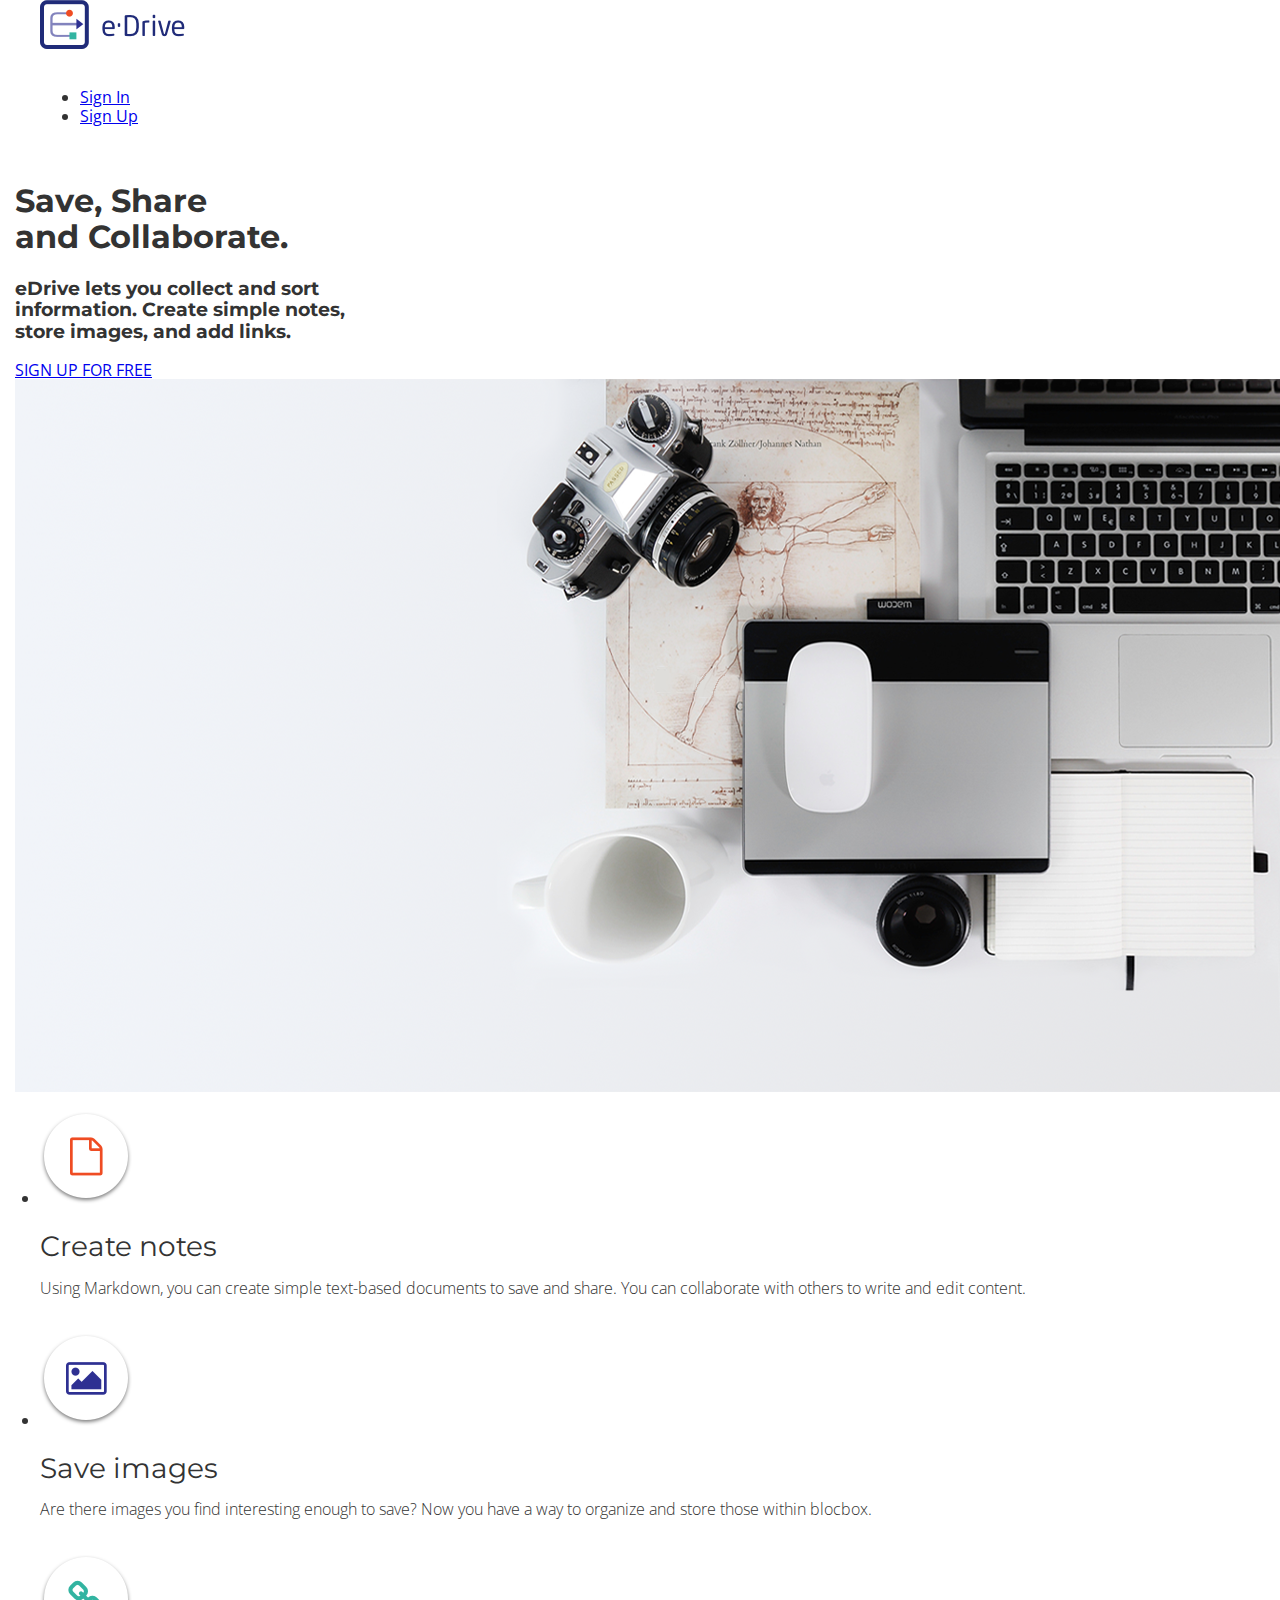
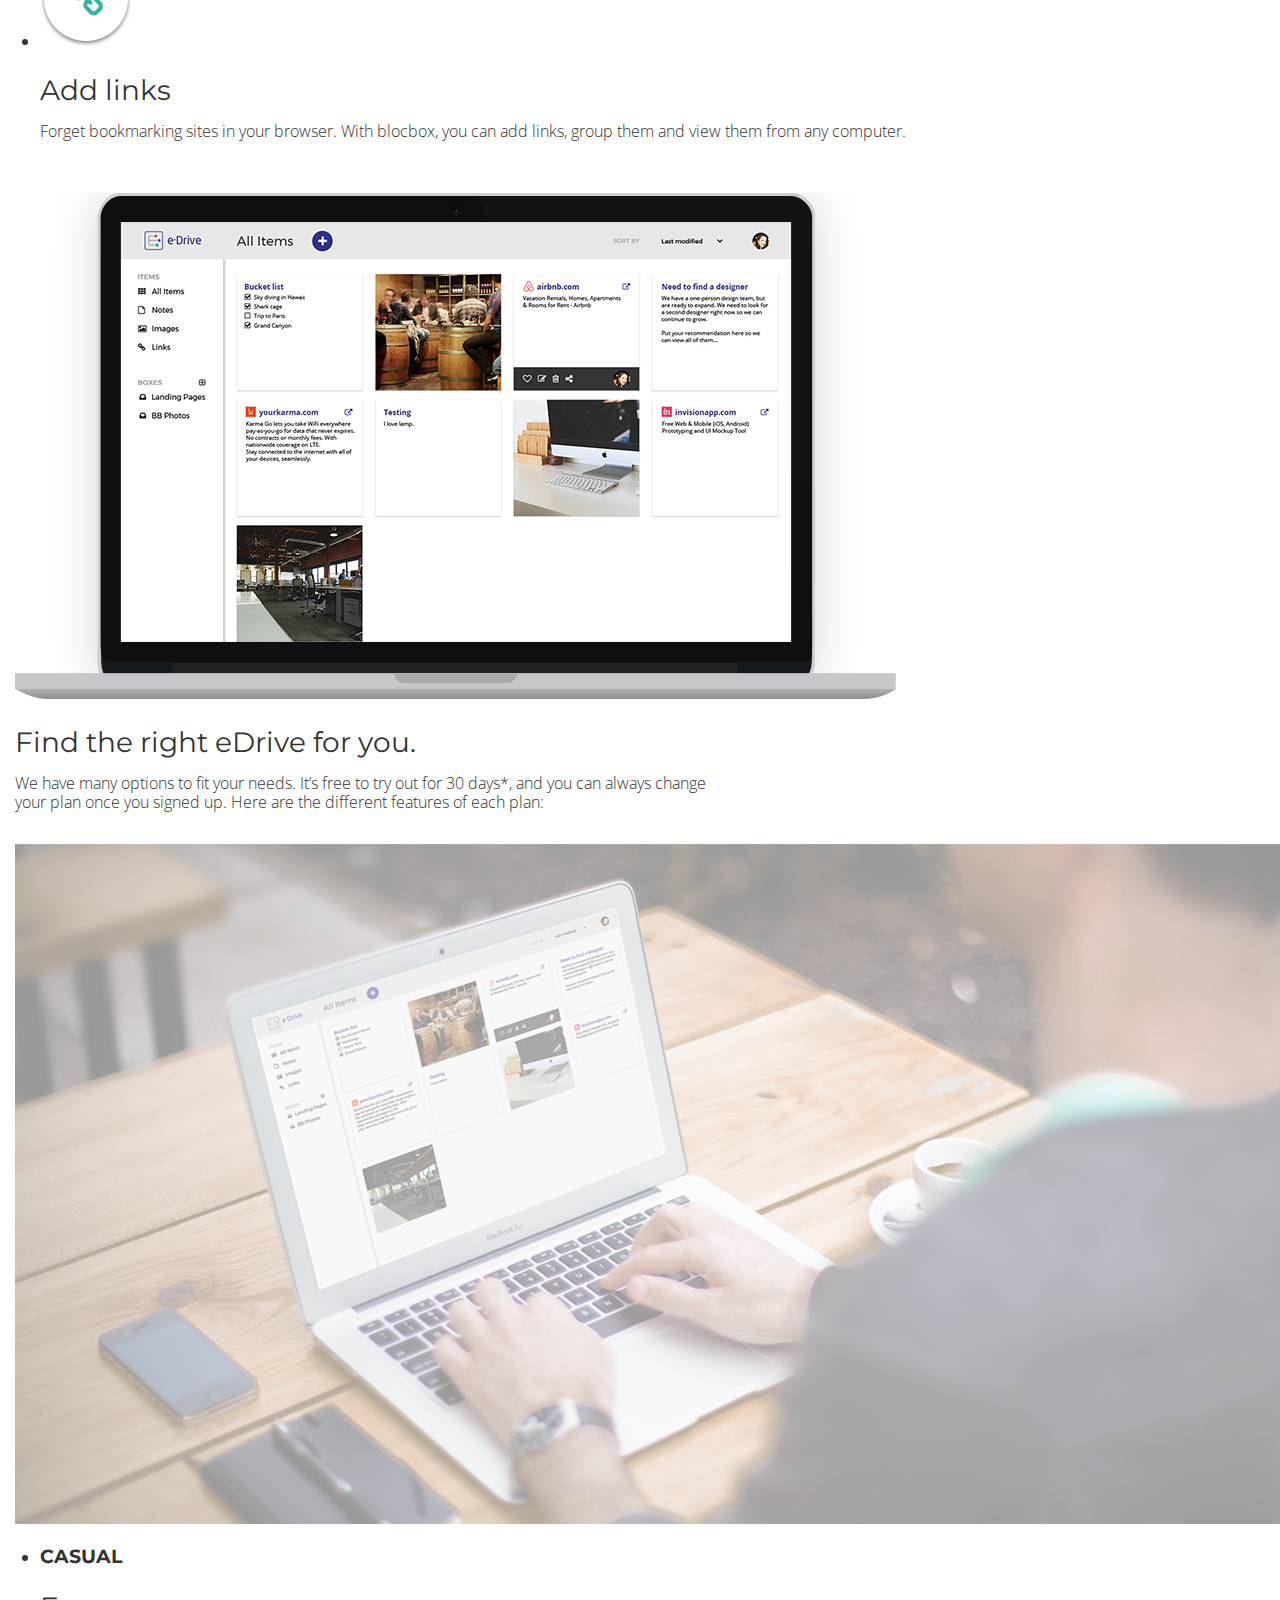
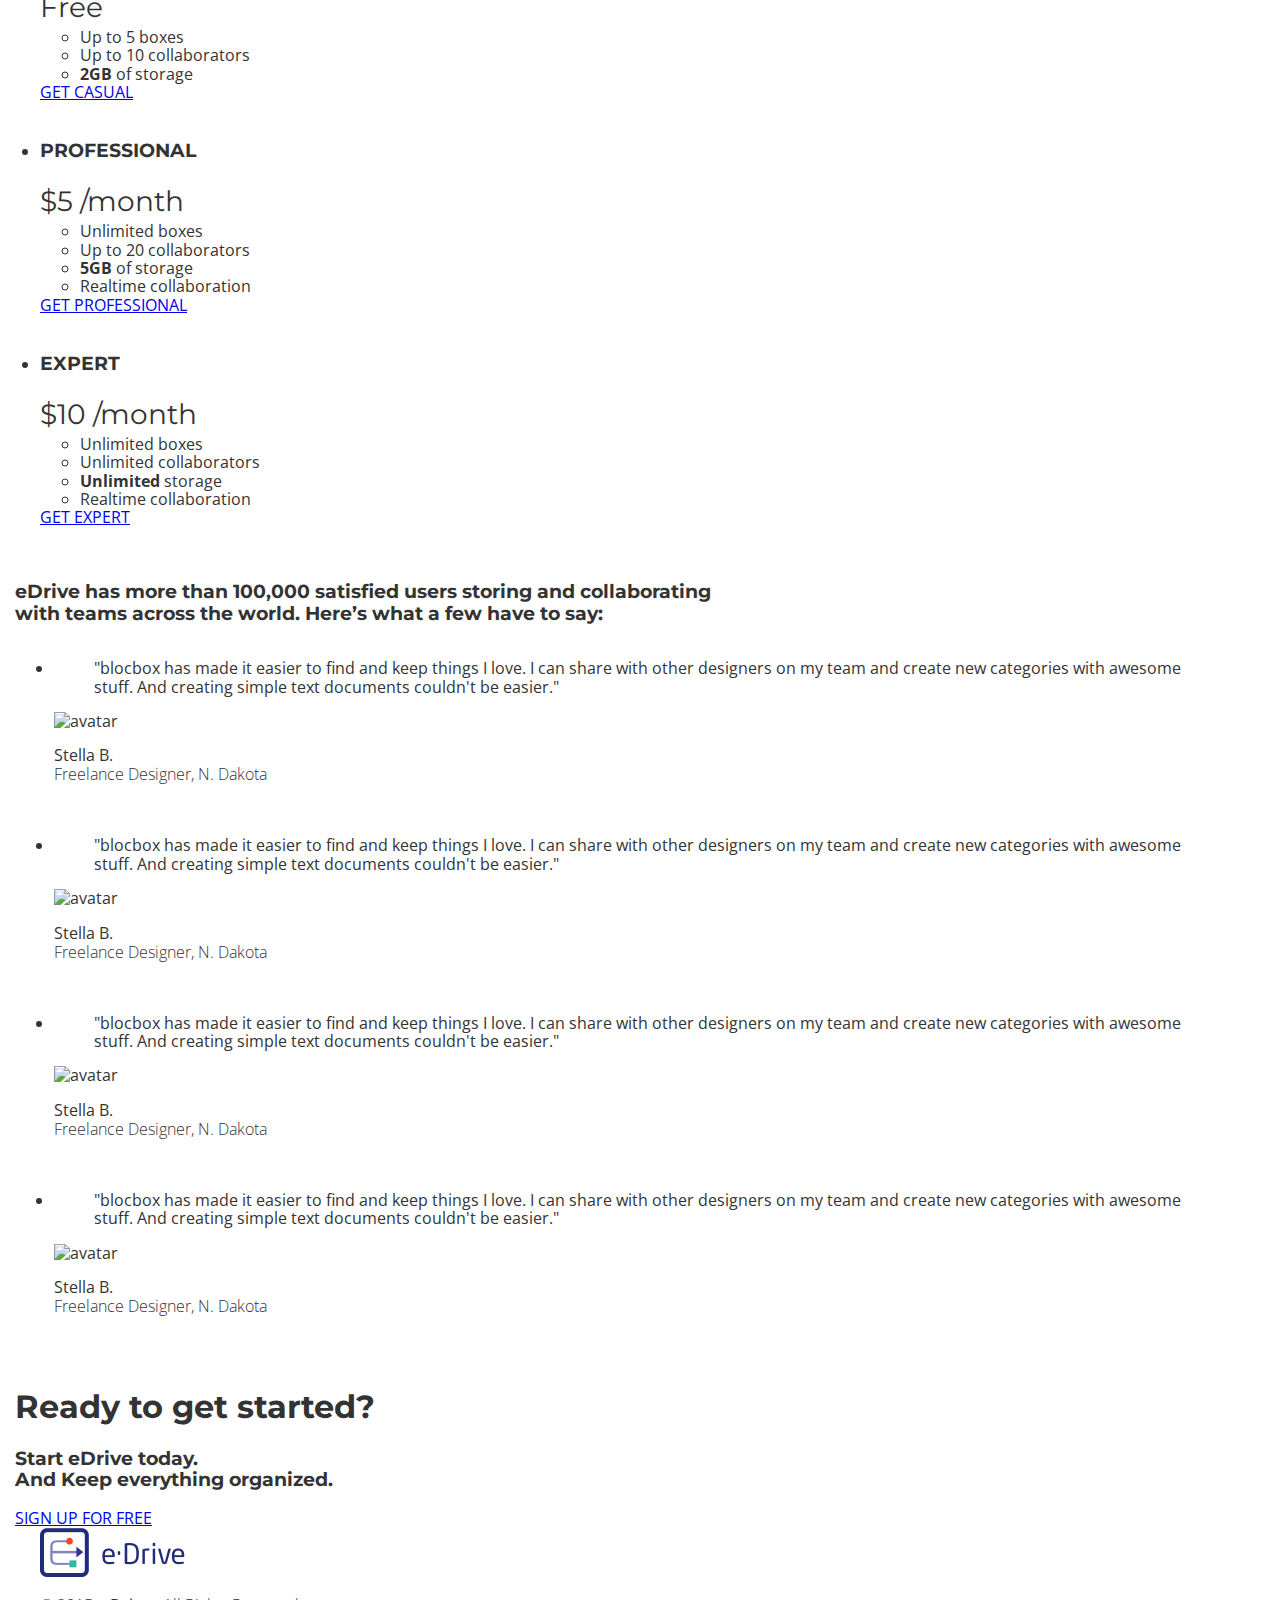
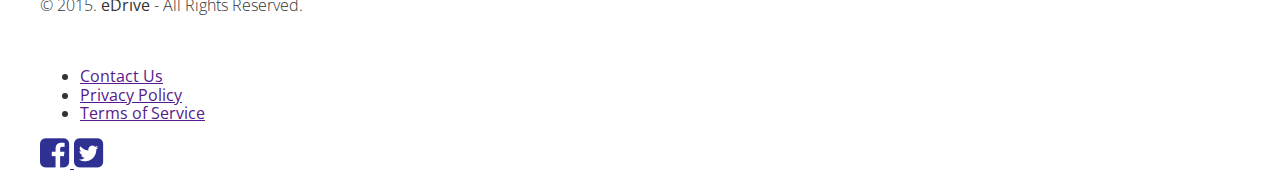
==== index.html @ d670691e "Homepage CSS completed" ====
<!DOCTYPE html>
<html lang="en-us">
  <head>
    <meta http-equiv="X-UA-Compatible" content="IE=Edge">
    <meta name="viewport" content="width=device-width, initial-scale=1">
    <meta charset="utf-8">
    <title>Save, share and collaborate | eDrive</title>
    <!-- Google Fonts -->
    <link href="https://fonts.googleapis.com/css?family=Montserrat|Open+Sans" rel="stylesheet">
    <!-- CSS -->
    <link rel="stylesheet" href="css/normalize.css">
    <link rel="stylesheet" href="css/style.css">
    <link rel="stylesheet" href="css/font-awesome.css">
    <link rel="stylesheet" href="css/animate.css">
  </head>
  <body>
    <header>
      <nav class="container">
       <div class="one-half">
         <a href="index.html" class="site-logo"><img src="images/site-logo.png" alt="eDrive" /></a>
       </div>
       <div class="one-half">
         <ul>
           <li><a href="signin.html">Sign In</a></li>
           <li class="btn-outline"><a href="signup.html">Sign Up</a></li>
         </ul>
       </div>
     </nav>
     <div class="container hero">
       <h1 class="animated fadeIn">Save, Share<br/>and Collaborate.</h1>
       <h3>eDrive lets you collect and sort<br/>information. Create simple notes,<br/>store images, and add links.</h3>
       <a href="signup.html" class="btn">SIGN UP FOR FREE</a>
       <img src="images/main-image.png" alt="eDrive" />
     </div>
    </header>
    <main role="main">
      <!-- Benefits -->
      <section class="benefits">
        <ul class="container">
          <li class="one-third">
            <img src="images/notes.png" alt="Create notes"/>
            <h2>Create notes</h2>
            <p>Using Markdown, you can create simple text-based documents to save and share. You can collaborate with others to write and edit content.</p>
          </li>
          <li class="one-third">
            <img src="images/images.png" alt="Save images"/>
            <h2>Save images</h2>
            <p>Are there images you find interesting enough to save? Now you have a way to organize and store those within blocbox.</p>
          </li>
          <li class="one-third">
            <img src="images/links.png" alt="Add links"/>
            <h2>Add links</h2>
            <p>Forget bookmarking sites in your browser. With blocbox, you can add links, group them and view them from any computer.</p>
          </li>
        </ul>
      </section>
      <!-- Pricing -->
      <section class="pricing">
        <div class="container">
          <img src="images/mac.png" alt="mac"/>
          <h2>Find the right eDrive for you.</h2>
          <p>We have many options to fit your needs. It’s free to try out for 30 days*, and you can always change<br/>your plan once you signed up. Here are the different features of each plan:</p>
        </div>
        <ul class="container">
          <img src="images/pricing.png"/>
          <li class="one-third">
            <div class="box">
              <h3>CASUAL</h3>
              <h2>Free</h2>
              <ul>
                <li>Up to 5 boxes</li>
                <li>Up to 10 collaborators</li>
                <li><strong>2GB</strong> of storage</li>
              </ul>
              <a href="signup.html" class="btn">GET CASUAL</a>
            </div>
          </li>
          <li class="one-third">
            <div class="box middle">
              <h3>PROFESSIONAL</h3>
              <h2><span>$</span>5 <span class="month">/month</span></h2>
              <ul>
                <li>Unlimited boxes</li>
                <li>Up to 20 collaborators</li>
                <li><strong>5GB</strong> of storage</li>
                <li>Realtime collaboration</li>
              </ul>
              <a href="signup.html" class="btn">GET PROFESSIONAL</a>
            </div>
          </li>
          <li class="one-third">
            <div class="box">
              <h3>EXPERT</h3>
              <h2><span>$</span>10 <span class="month">/month</span></h2>
              <ul>
                <li>Unlimited boxes</li>
                <li>Unlimited collaborators</li>
                <li><strong>Unlimited</strong> storage</li>
                <li>Realtime collaboration</li>
              </ul>
              <a href="signup.html" class="btn">GET EXPERT</a>
            </div>
          </li>
        </ul>
      </section>

      <!-- Testimonials -->
       <section class="testimonials">
         <div class="container">
             <h3>eDrive has more than 100,000 satisfied users storing and collaborating<br/>with teams across the world. Here’s what a few have to say:</h3>
         <ul class="container">
           <li class="one-fourth">
             <blockquote>"blocbox has made it easier to find and keep things I love. I can share with other designers on my team and create new categories with awesome stuff. And creating simple text documents couldn't be easier."
             </blockquote>
             <img src="https://s3.amazonaws.com/uifaces/faces/twitter/jsa/128.jpg" alt="avatar">
             <p class="name"><strong>Stella B.</strong><br/>Freelance Designer, N. Dakota</p>
           </li>
           <li class="one-fourth">
             <blockquote>"blocbox has made it easier to find and keep things I love. I can share with other designers on my team and create new categories with awesome stuff. And creating simple text documents couldn't be easier."
             </blockquote>
             <img src="https://s3.amazonaws.com/uifaces/faces/twitter/jsa/128.jpg" alt="avatar">
             <p class="name"><strong>Stella B.</strong><br/>Freelance Designer, N. Dakota</p>
           </li>
           <li class="one-fourth">
             <blockquote>"blocbox has made it easier to find and keep things I love. I can share with other designers on my team and create new categories with awesome stuff. And creating simple text documents couldn't be easier."
             </blockquote>
             <img src="https://s3.amazonaws.com/uifaces/faces/twitter/jsa/128.jpg" alt="avatar">
             <p class="name"><strong>Stella B.</strong><br/>Freelance Designer, N. Dakota</p>
           </li>
           <li class="one-fourth">
             <blockquote>"blocbox has made it easier to find and keep things I love. I can share with other designers on my team and create new categories with awesome stuff. And creating simple text documents couldn't be easier."
             </blockquote>
             <img src="https://s3.amazonaws.com/uifaces/faces/twitter/jsa/128.jpg" alt="avatar">
             <p class="name"><strong>Stella B.</strong><br/>Freelance Designer, N. Dakota</p>
           </li>
        </ul>
       </section>

      <!-- Ready to get started -->
      <section class="ready">
        <div class="container">
          <h1>Ready to get started?</h1>
          <h3>Start eDrive today.<br/>And Keep everything organized.</h3>
          <a href="signup.html" class="btn">SIGN UP FOR FREE</a>
        </div>
      </section>
    </main>
    <footer>
      <div class="container">
        <div class="one-half">
          <img class="logo" src="images/site-logo.png" alt="eDrive" />
          <p>&copy; 2015. <strong>eDrive</strong> - All Rights Reserved.</p>
        </div>
        <div class="one-half">
          <ul>
            <li><a href="">Contact Us</li>
            <li><a href="">Privacy Policy</li>
            <li><a href="">Terms of Service</li>
          </ul>
          <a href="">
          <img src="images/facebook.png" alt="Facebook"/>
          </a>
          <a href="">
          <img src="images/twitter.png" alt="Twitter"/>
          </a>
        </div>
      </div>
    </footer>
  </body>
</html>
---- css/style.css ----
html, body{
  overflow-x: hidden;
}
body {
  font-family: "Open Sans", sans-serif;
  color:#333333;
}
h1, h2, h3, h4, h5, h6 {
  font-family: "Montserrat", Helvetica, Arial, sans-serif;
}
h2 {
  font-size:28px;
  font-weight: normal;
  margin-bottom: 5px;
}
p {
  font-size:16px;
  line-height: 19px;
  font-weight: 100;
}
/* GRID */
 .container {
   margin-right: auto;
   margin-left: auto;
   padding-left: 15px;
   padding-right: 15px;
   position: relative;
 }
 .container:before,
 .container:after {
   content: " ";
   display: table;
 }
 .container:after {
   clear: both;
 }
 .one-half, .one-third, .one-fourth {
   width:96%;
   float:left;
   position:relative;
   min-height: 1px;
   margin:0 2% 20px;
 }
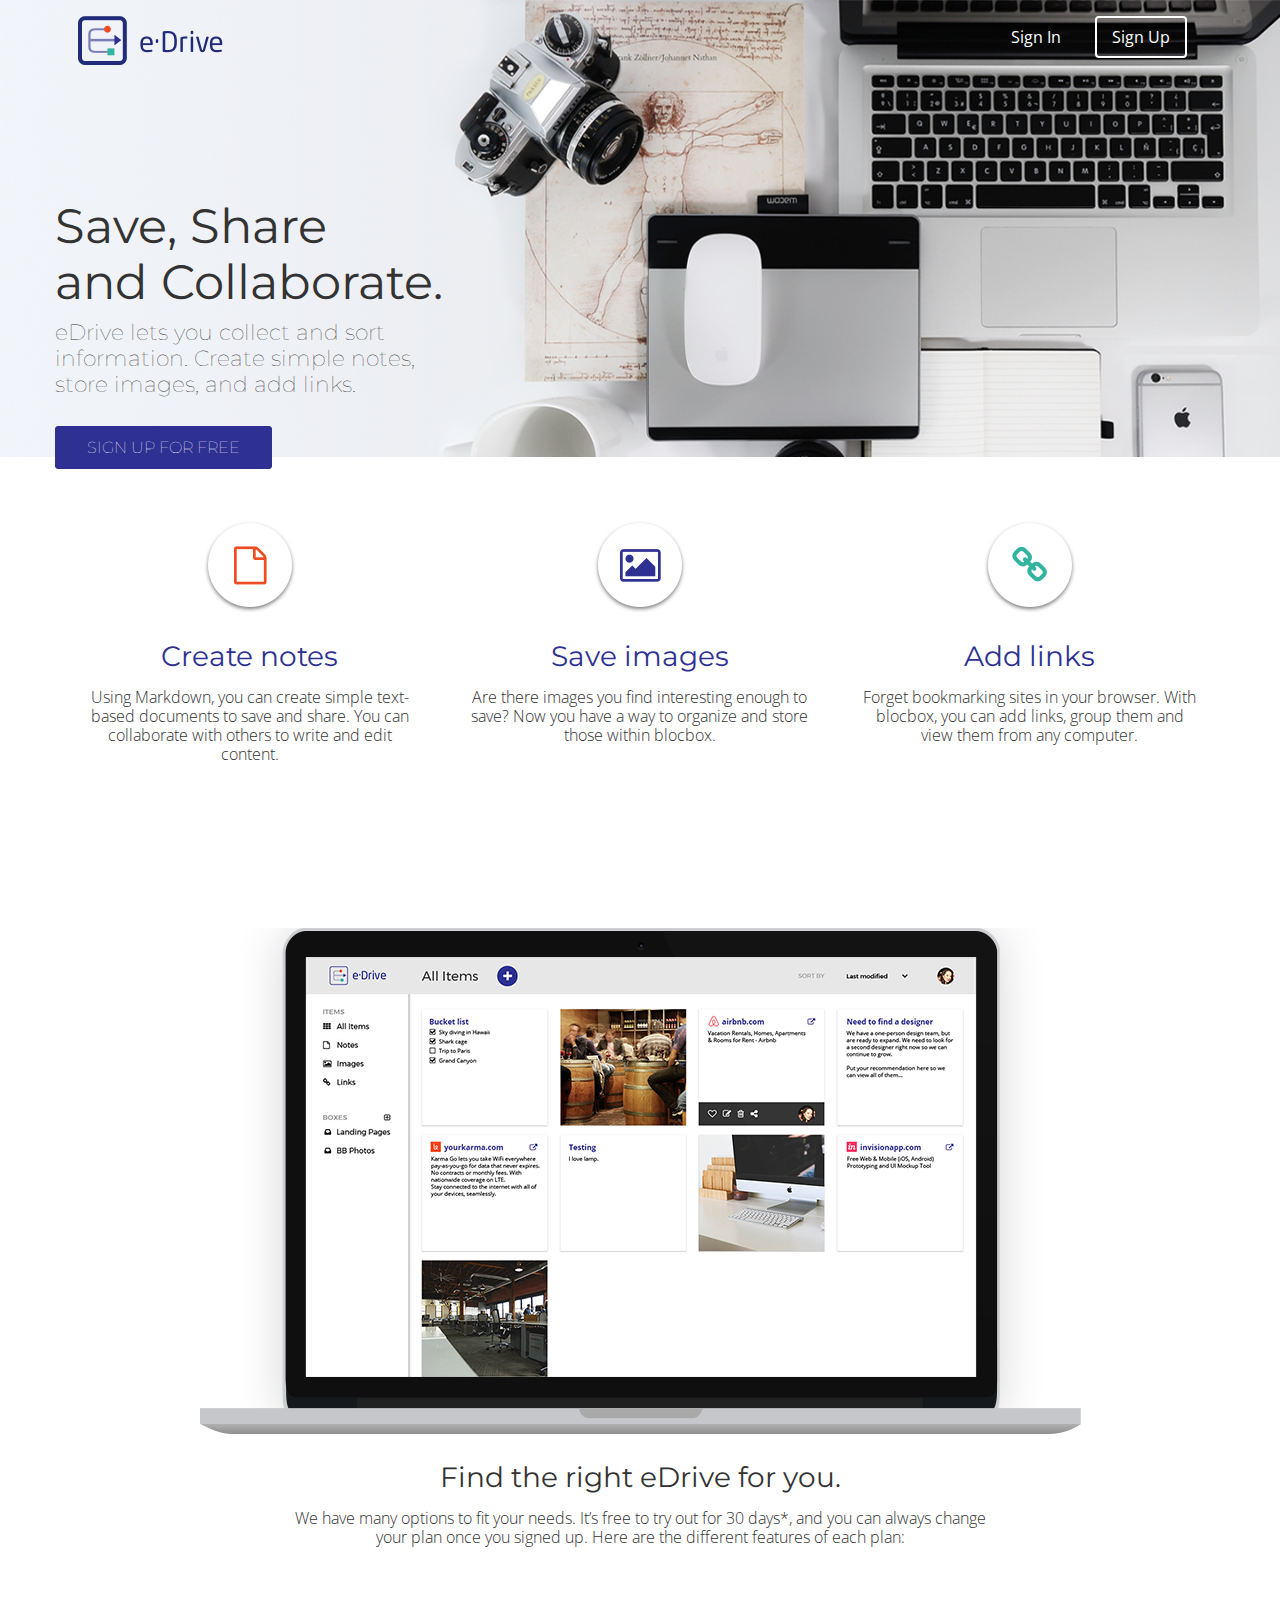
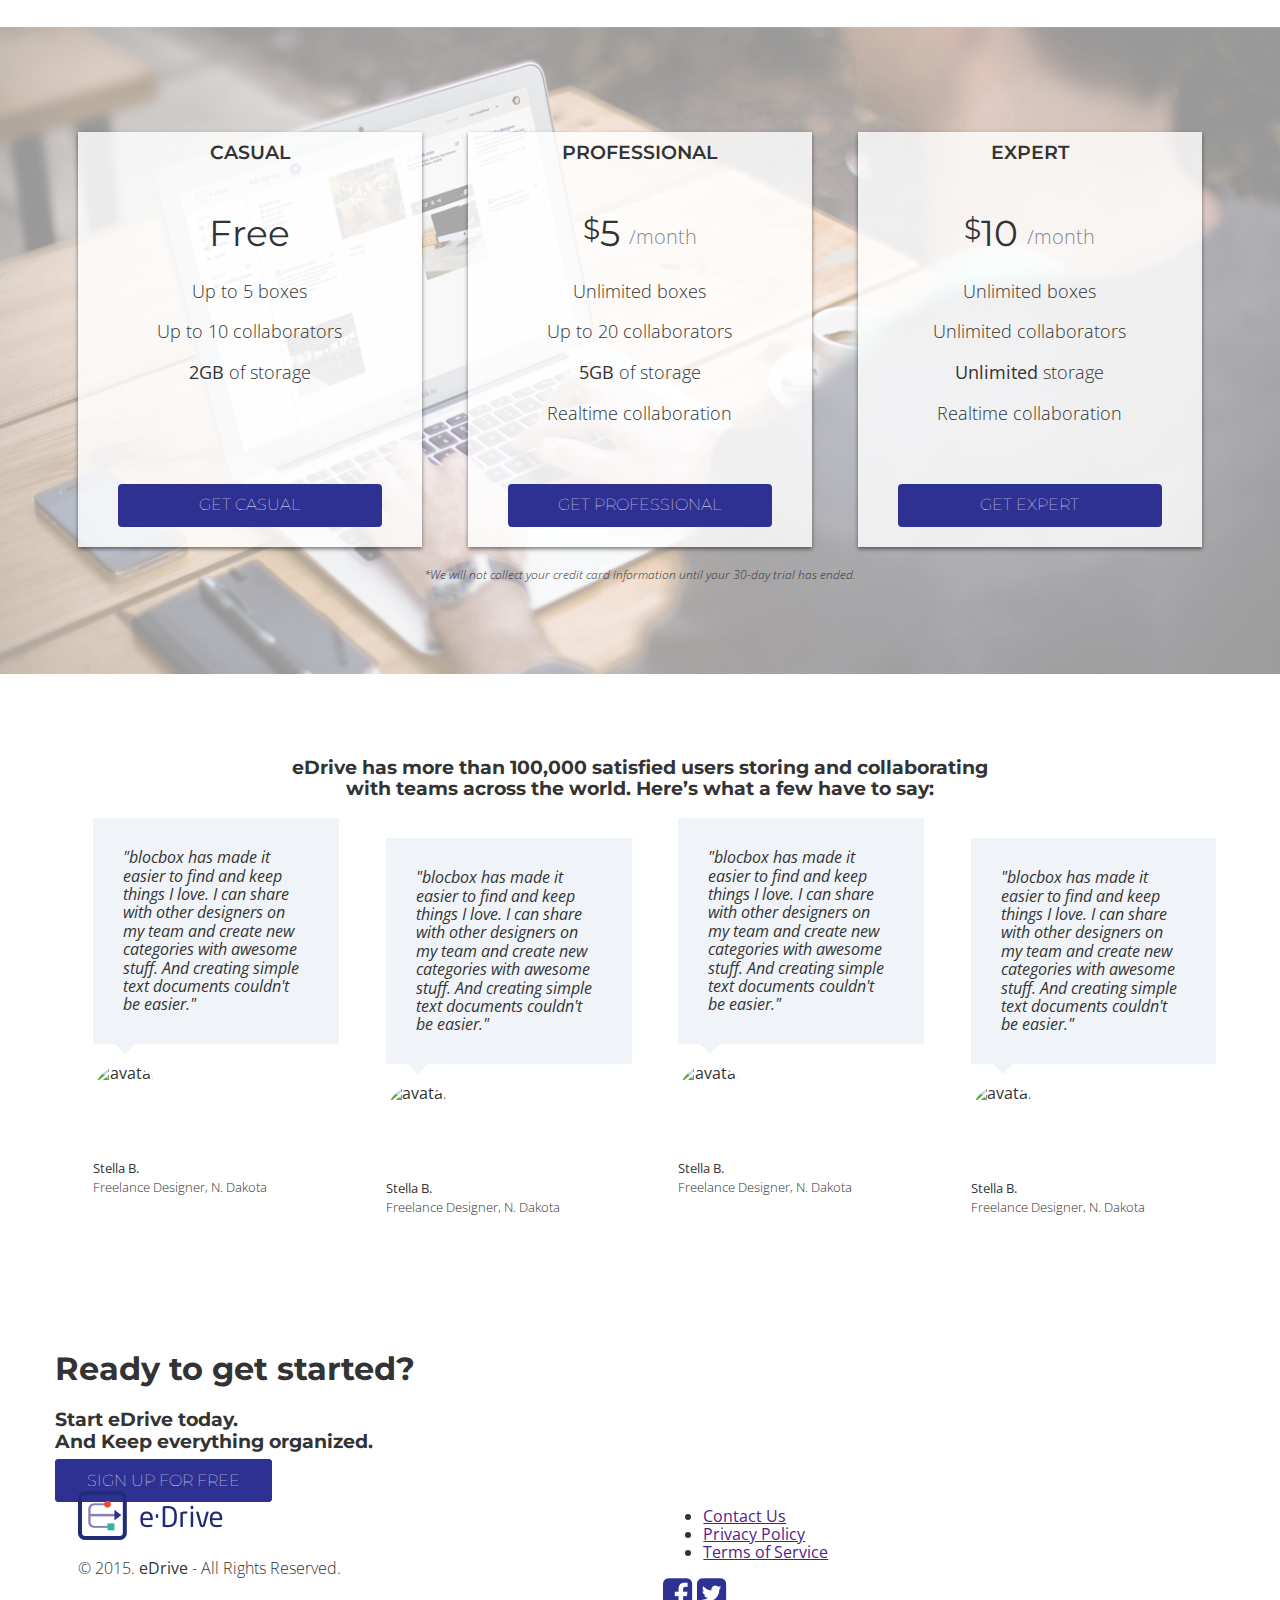
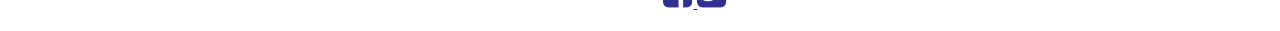
==== commit 6e5fdc22: "Homepage styling completed" ====
--- a/index.html
+++ b/index.html
@@ -30,7 +30,6 @@
        <h1 class="animated fadeIn">Save, Share<br/>and Collaborate.</h1>
        <h3>eDrive lets you collect and sort<br/>information. Create simple notes,<br/>store images, and add links.</h3>
        <a href="signup.html" class="btn">SIGN UP FOR FREE</a>
-       <img src="images/main-image.png" alt="eDrive" />
      </div>
     </header>
     <main role="main">
@@ -54,15 +53,17 @@
           </li>
         </ul>
       </section>
+      <!-- Find-->
+    <section class="Find">
+      <div class="container">
+        <img src="images/mac.png" alt="mac"/>
+        <h2>Find the right eDrive for you.</h2>
+        <p>We have many options to fit your needs. It’s free to try out for 30 days*, and you can always change<br/>your plan once you signed up. Here are the different features of each plan:</p>
+      </div>
+    </section>
       <!-- Pricing -->
       <section class="pricing">
-        <div class="container">
-          <img src="images/mac.png" alt="mac"/>
-          <h2>Find the right eDrive for you.</h2>
-          <p>We have many options to fit your needs. It’s free to try out for 30 days*, and you can always change<br/>your plan once you signed up. Here are the different features of each plan:</p>
-        </div>
         <ul class="container">
-          <img src="images/pricing.png"/>
           <li class="one-third">
             <div class="box">
               <h3>CASUAL</h3>
@@ -76,7 +77,7 @@
             </div>
           </li>
           <li class="one-third">
-            <div class="box middle">
+            <div class="box">
               <h3>PROFESSIONAL</h3>
               <h2><span>$</span>5 <span class="month">/month</span></h2>
               <ul>
@@ -101,6 +102,7 @@
               <a href="signup.html" class="btn">GET EXPERT</a>
             </div>
           </li>
+           <p class="small">*We will not collect your credit card information until your 30-day trial has ended.</p>
         </ul>
       </section>
 
@@ -115,7 +117,7 @@
              <img src="https://s3.amazonaws.com/uifaces/faces/twitter/jsa/128.jpg" alt="avatar">
              <p class="name"><strong>Stella B.</strong><br/>Freelance Designer, N. Dakota</p>
            </li>
-           <li class="one-fourth">
+           <li class="one-fourth move">
              <blockquote>"blocbox has made it easier to find and keep things I love. I can share with other designers on my team and create new categories with awesome stuff. And creating simple text documents couldn't be easier."
              </blockquote>
              <img src="https://s3.amazonaws.com/uifaces/faces/twitter/jsa/128.jpg" alt="avatar">
@@ -127,7 +129,7 @@
              <img src="https://s3.amazonaws.com/uifaces/faces/twitter/jsa/128.jpg" alt="avatar">
              <p class="name"><strong>Stella B.</strong><br/>Freelance Designer, N. Dakota</p>
            </li>
-           <li class="one-fourth">
+           <li class="one-fourth move">
              <blockquote>"blocbox has made it easier to find and keep things I love. I can share with other designers on my team and create new categories with awesome stuff. And creating simple text documents couldn't be easier."
              </blockquote>
              <img src="https://s3.amazonaws.com/uifaces/faces/twitter/jsa/128.jpg" alt="avatar">
--- a/css/style.css
+++ b/css/style.css
@@ -41,3 +41,244 @@
    min-height: 1px;
    margin:0 2% 20px;
  }
+
+
+ @media (min-width: 768px) {
+   .container {
+     width: 750px;
+   }
+ }
+ @media (min-width: 992px) {
+   .container {
+     width: 970px;
+   }
+   .one-half {
+     width:46%;
+   }
+   .one-third {
+     width:29.33333%;
+   }
+   .one-fourth {
+     width:21%;
+   }
+ }
+ @media (min-width: 1200px) {
+   .container {
+     width: 1170px;
+   }
+ }
+
+ /* HEADER */
+ header {
+   color:#333333;
+   background: url("../images/main-image.png")top center no-repeat;
+   background-size:cover;
+   text-align: left;
+ }
+ header nav {
+   padding:1em 0;
+ }
+ header nav ul {
+   display:inline;
+   text-align: right;
+   float:right;
+   margin:0;
+ }
+ header nav ul > li {
+   list-style-type: none;
+   display: inline-block;
+   margin:0 15px;
+ }
+ header nav ul > li.btn-outline {
+   padding:10px 15px;
+   border:2px solid #FFFFFF;
+   border-radius: 4px;
+ }
+ header nav ul > li.btn-outline:hover {
+   background:#FFFFFF;
+ }
+ header nav ul > li > a {
+   color:#FFFFFF;
+   text-decoration: none;
+ }
+ header nav ul > li.btn-outline:hover > a {
+   color:#34495E;
+ }
+ header .hero {
+  text-align: left;
+  display:block;
+  position: relative;
+}
+header .hero h1 {
+  font-size:48px;
+  font-weight: normal;
+  margin:95px 0 0;
+}
+header .hero h3 {
+  font-size: 22px;
+  line-height: 26px;
+  font-weight: 100;
+  margin:10px 0 40px;
+}
+header .hero img {
+  display: block;
+  margin:3em auto 0;
+}
+.btn {
+   font-family: "Montserrat", Helvetica, Arial, sans-serif;
+   border-radius: 4px;
+   color:#FFFFFF;
+   font-weight: 100;
+   text-decoration: none;
+   padding:10px 30px;
+   background: #2e3192;
+   border: 2px solid #2e3192;
+ }
+ .benefits {
+  text-align: center;
+  display:block;
+  position:relative;
+}
+.benefits ul {
+  margin: 0 auto;
+  padding:4em 0;
+}
+.benefits ul li {
+  list-style-type: none;
+  display: inline-block;
+}
+
+.benefits h2 {
+  color:#2e3192;
+}
+ /* FIND */
+ .Find {
+   margin: 0 auto;
+   padding:4em 0;
+   text-align: center;
+ }
+
+
+ /* PRICING */
+ .pricing {
+   background: url("../images/pricing.png") top center no-repeat;
+   background-size:cover;
+   text-align: center;
+   padding:4em 0;
+ }
+ .pricing h2, .pricing p {
+   color:#333333;
+ }
+ .pricing ul {
+   margin:0 auto;
+   padding:1em 0;
+ }
+ .pricing ul li {
+   list-style-type: none;
+ }
+ .box {
+  padding:0 15px 15px;
+  background: rgba(255,255,255,0.80);
+  box-shadow: 0px 2px 4px 0px rgba(0,0,0,0.50);
+  min-height: 400px;
+  position: relative;
+  margin-top: 25px;
+}
+
+.box h3 {
+  font-family: "Montserrat", Helvetica, Arial, sans-serif;
+  font-weight: 600;
+  text-transform: uppercase;
+  left:0;
+  right:0;
+  top:0;
+  text-align: center;
+  margin:0 -15px 40px;
+  padding:10px 0;
+}
+.box h2 {
+  font-size:36px;
+  font-weight: normal;
+  margin:40px 0 10px;
+  color:#333333;
+}
+.box h2 span {
+  font-size:28px;
+  vertical-align: top;
+}
+.box h2 span.month {
+  font-family: "Open Sans", sans-serif;
+  font-weight: 100;
+  color:#888888;
+  font-size:20px;
+  vertical-align: middle;
+}
+.box ul li {
+  font-size:18px;
+  margin-bottom:20px;
+  font-weight: 100;
+}
+.box .btn {
+  position:absolute;
+  bottom:20px;
+  left:40px;
+  right:40px;
+}
+.small {
+  font-size: 12px;
+  color: #333333;
+  line-height: 15px;
+  font-style:italic;
+}
+/* TESTIMONIALS */
+.testimonials {
+  padding:4em 0;
+  text-align: center;
+}
+.testimonials h3 {
+  color:#333333;
+}
+.testimonials ul li {
+  list-style-type: none;
+}
+.testimonials blockquote {
+  color:#333333;
+  text-align: left;
+  font-style: italic;
+  background:#f0f4f9;
+  position: relative;
+  padding:30px;
+  width:auto;
+  margin:0;
+}
+.testimonials blockquote:after {
+  top: 100%;
+  left: 13%;
+  border: solid transparent;
+  content: " ";
+  height: 0;
+  width: 0;
+  position: absolute;
+  pointer-events: none;
+  border-top-color: #f0f4f9;
+  border-width: 10px;
+  margin-left: -10px;
+}
+.testimonials img {
+  height: 65px;
+  width: 65px;
+  border-radius:50%;
+  float: left;
+  display: inline-block;
+  margin:20px 10px 0 0;
+}
+.testimonials p.name {
+  float: left;
+  display: inline-block;
+  text-align: left;
+  font-size:13px;
+  margin-top: 30px;
+}
+.move{
+   padding-top: 20px;
+ }
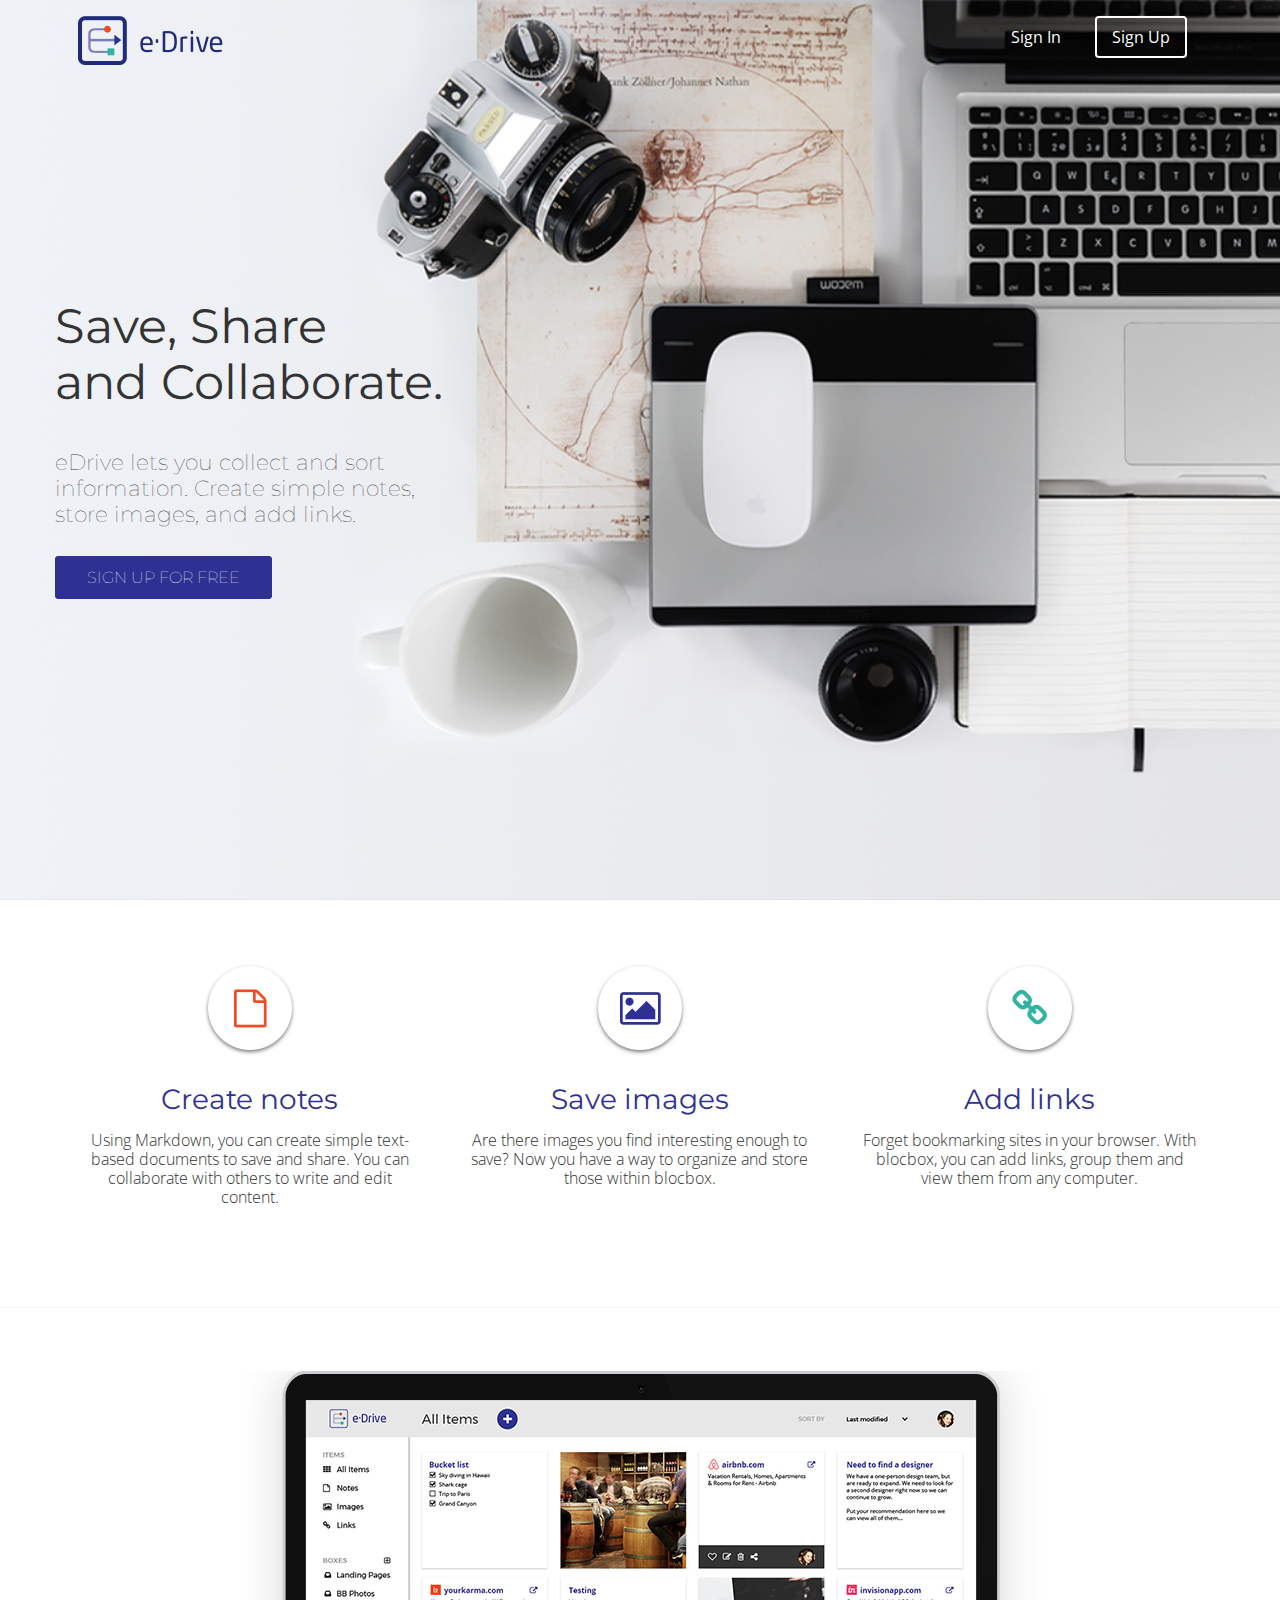
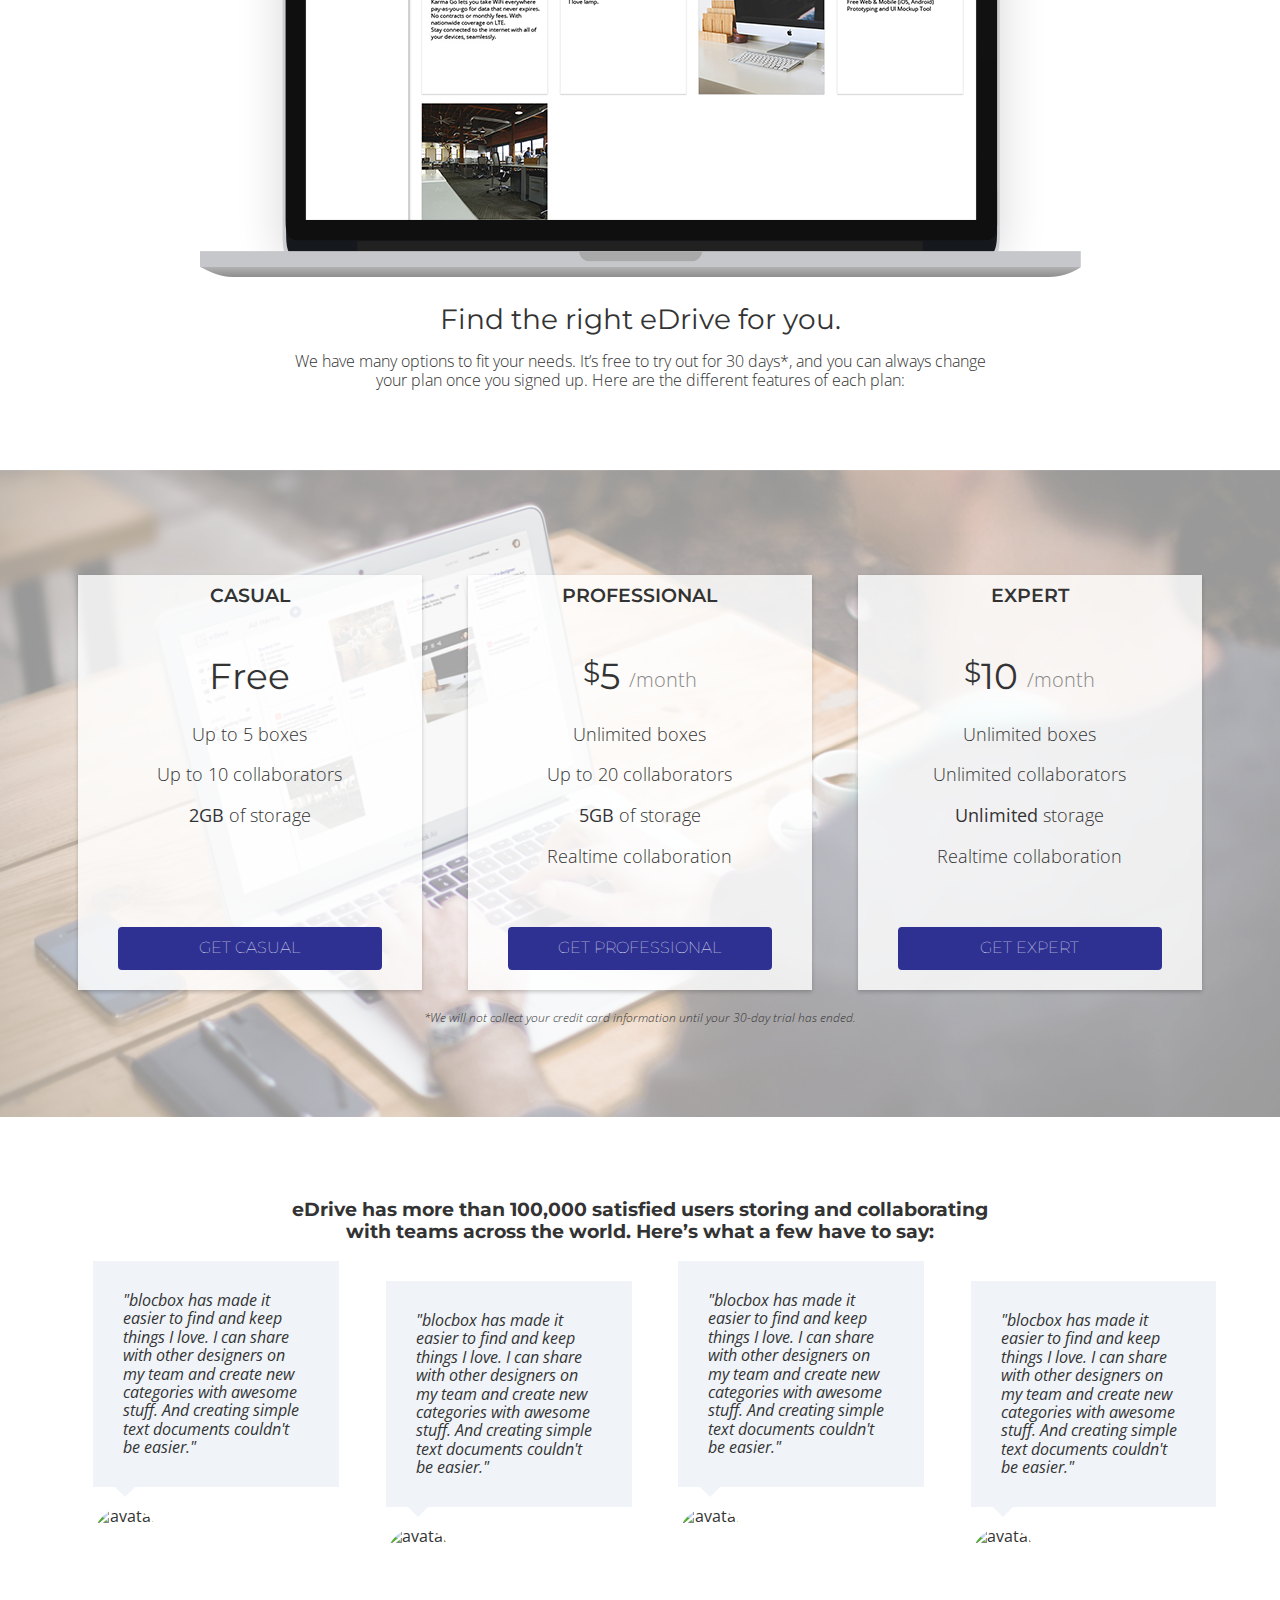
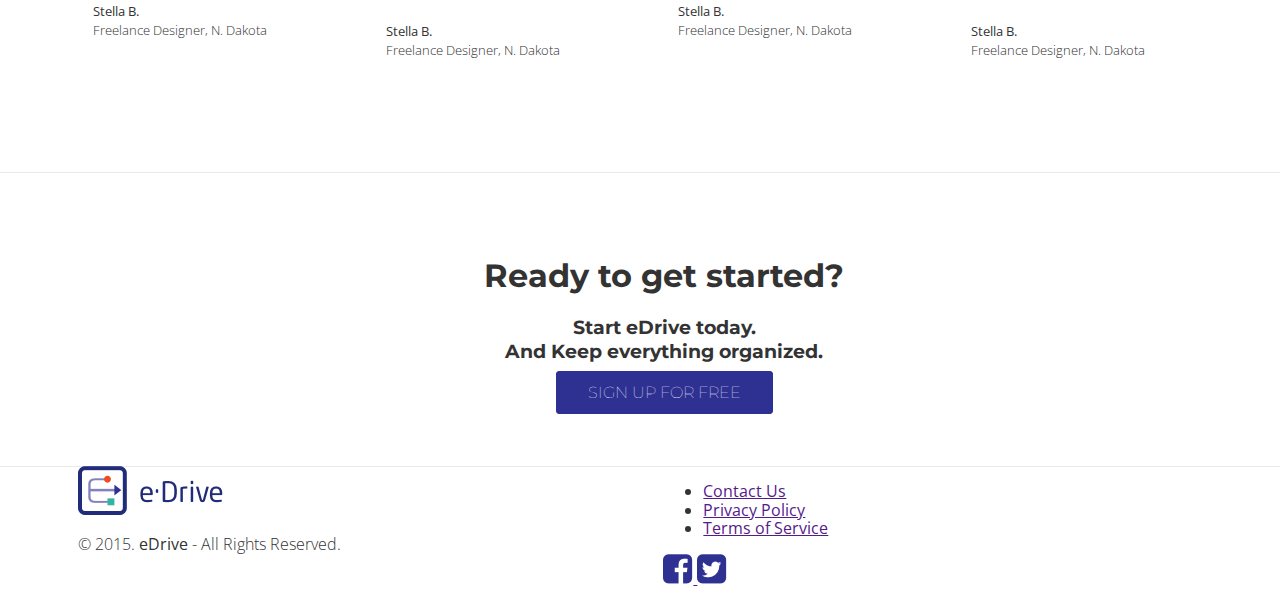
==== commit db7a251e: "Homepage CSS completed" ====
--- a/index.html
+++ b/index.html
@@ -54,7 +54,7 @@
         </ul>
       </section>
       <!-- Find-->
-    <section class="Find">
+    <section class="find">
       <div class="container">
         <img src="images/mac.png" alt="mac"/>
         <h2>Find the right eDrive for you.</h2>
--- a/css/style.css
+++ b/css/style.css
@@ -67,10 +67,17 @@
      width: 1170px;
    }
  }
+ @media (min-width: 375px) and (max-width: 667px){
+   .container {
+     width: 365px;
+   }
+ }
+
 
  /* HEADER */
  header {
    color:#333333;
+   height: 900px;
    background: url("../images/main-image.png")top center no-repeat;
    background-size:cover;
    text-align: left;
@@ -113,12 +120,14 @@
   font-size:48px;
   font-weight: normal;
   margin:95px 0 0;
+  padding-top: 100px;
 }
 header .hero h3 {
   font-size: 22px;
   line-height: 26px;
   font-weight: 100;
   margin:10px 0 40px;
+  padding-top: 30px;
 }
 header .hero img {
   display: block;
@@ -138,6 +147,8 @@
   text-align: center;
   display:block;
   position:relative;
+  background: #ffffff;
+  box-shadow: 0px 0px 1px 0px rgba(0,0,0,0.20);
 }
 .benefits ul {
   margin: 0 auto;
@@ -152,7 +163,9 @@
   color:#2e3192;
 }
  /* FIND */
- .Find {
+ .find {
+   background: #ffffff;
+   box-shadow: 0px 0px 1px 0px rgba(0,0,0,0.50);
    margin: 0 auto;
    padding:4em 0;
    text-align: center;
@@ -179,7 +192,7 @@
  .box {
   padding:0 15px 15px;
   background: rgba(255,255,255,0.80);
-  box-shadow: 0px 2px 4px 0px rgba(0,0,0,0.50);
+  box-shadow: 0px 2px 4px 0px rgba(0,0,0,0.20);
   min-height: 400px;
   position: relative;
   margin-top: 25px;
@@ -282,3 +295,14 @@
 .move{
    padding-top: 20px;
  }
+ /* READY */
+ .ready {
+   background: #ffffff;
+   box-shadow: 0px 0px 1px 0px rgba(0,0,0,0.50);
+   margin: 0 auto;
+   padding:4em;
+   text-align: center;
+ }
+ .ready h3 {
+   line-height: 24px;
+ }
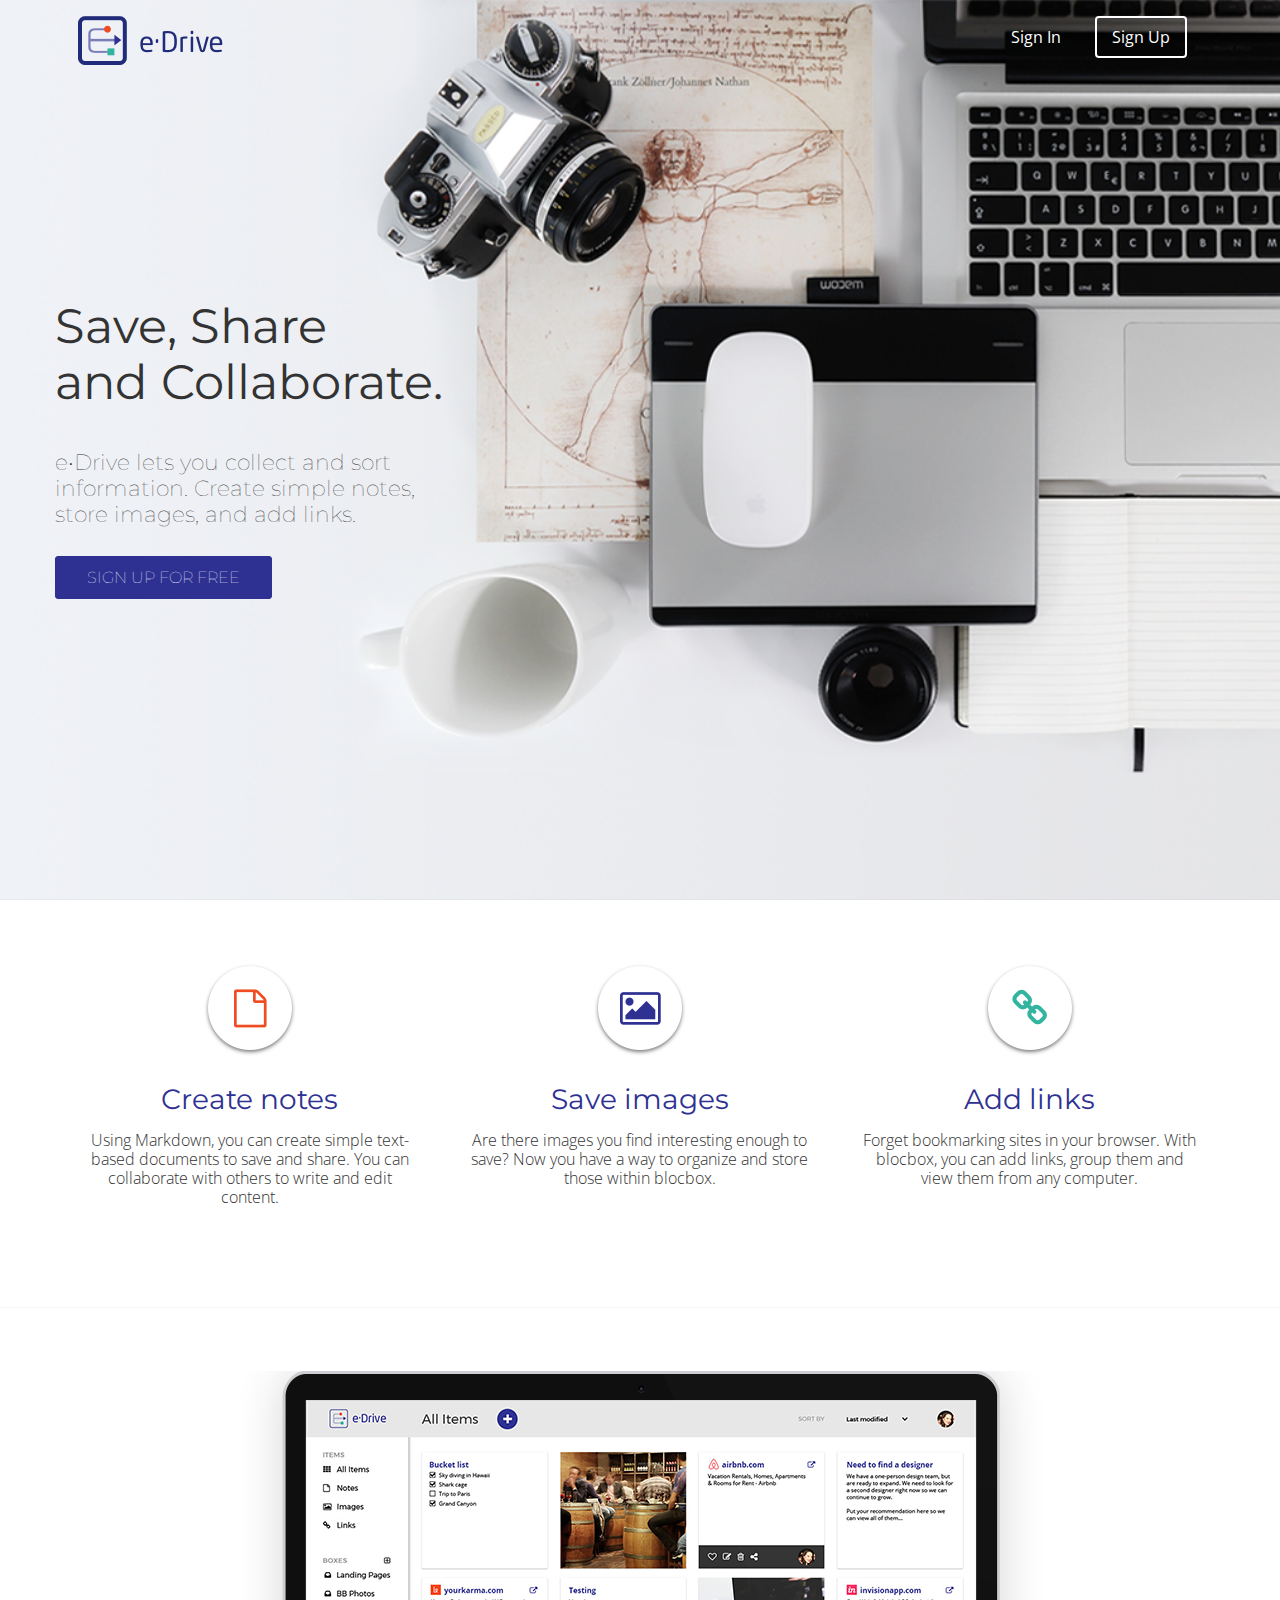
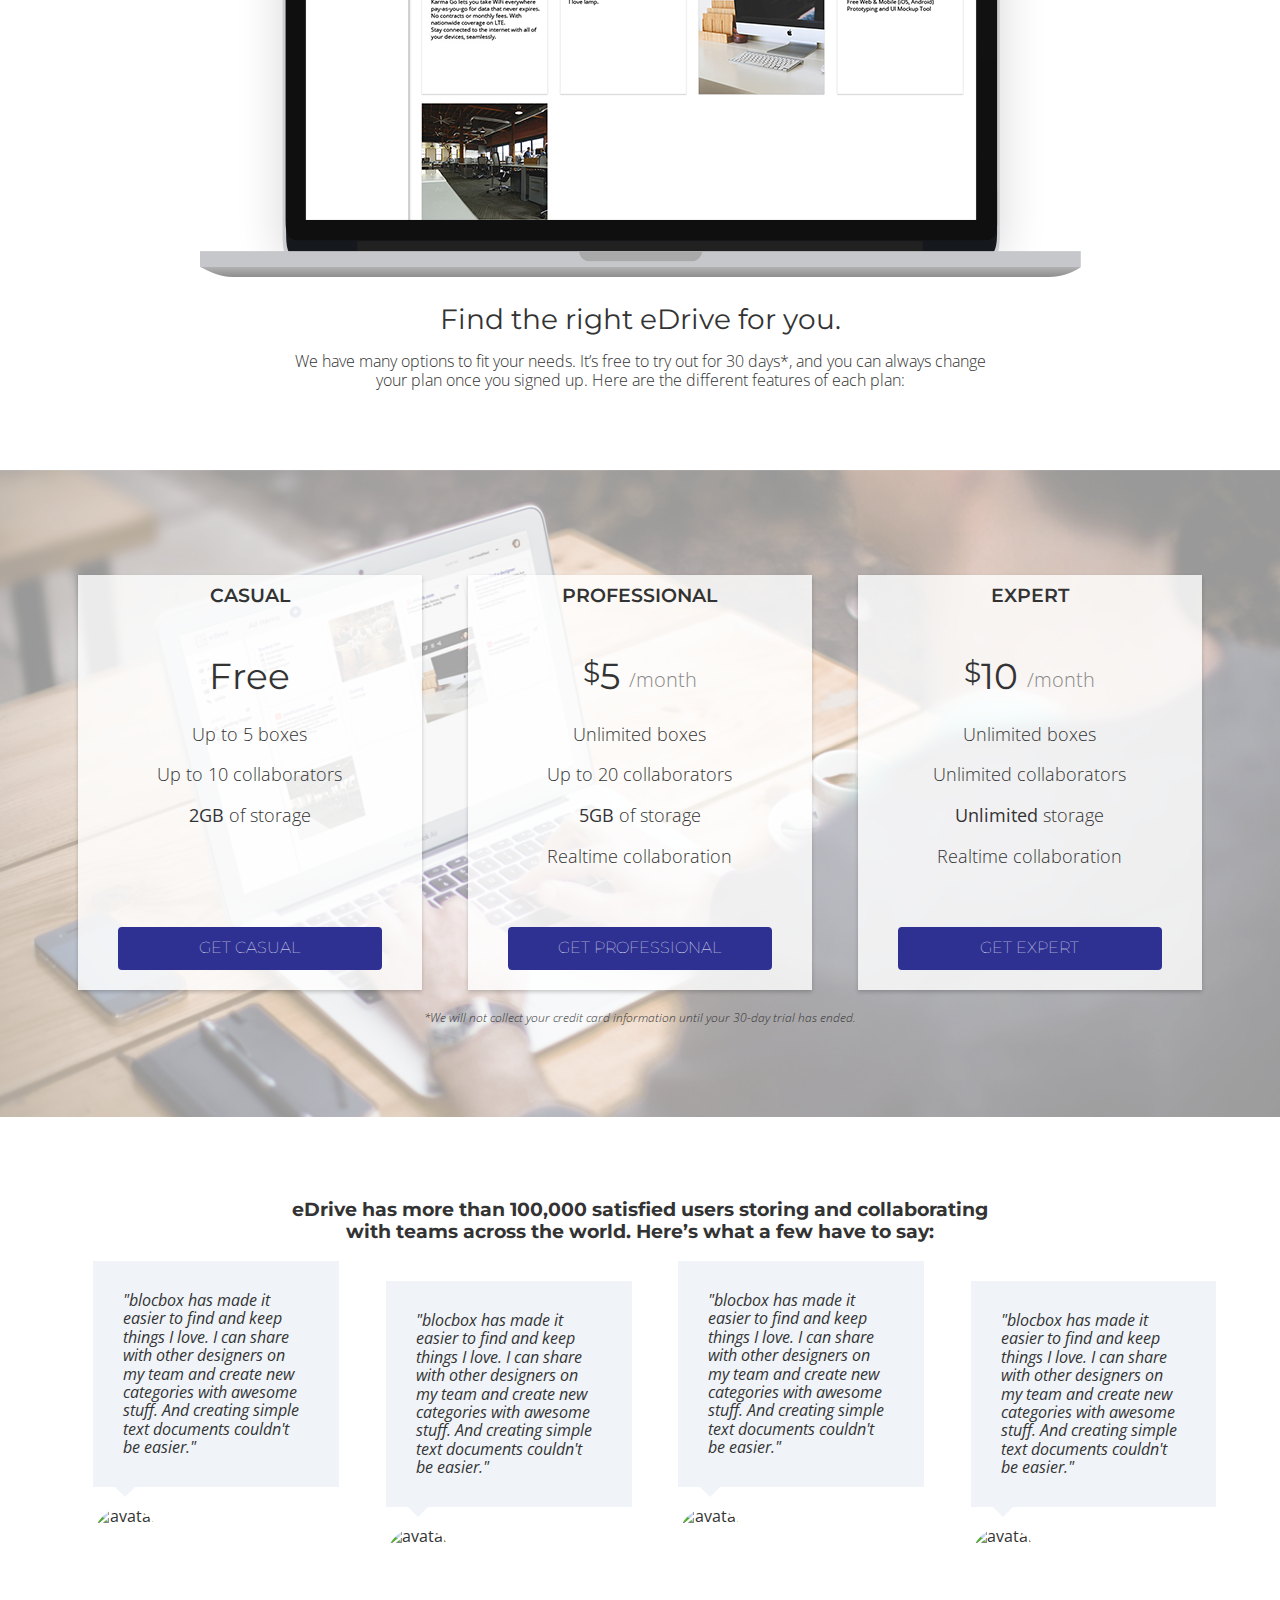
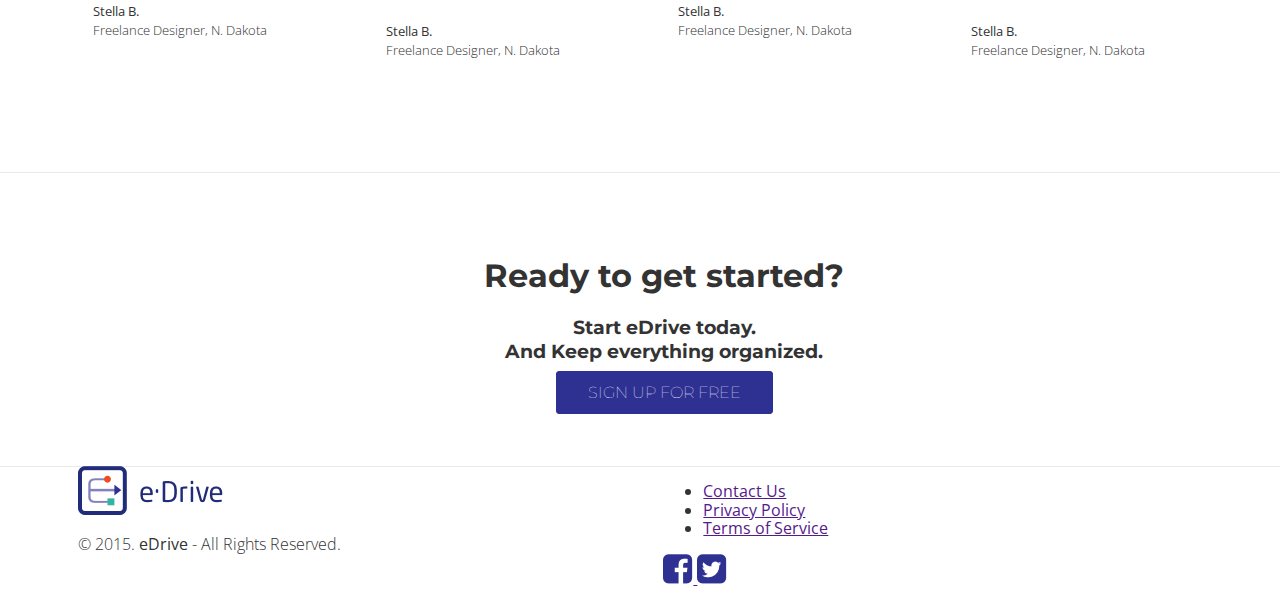
==== commit 1570ef92: "Homepage styling completed" ====
--- a/index.html
+++ b/index.html
@@ -28,7 +28,7 @@
      </nav>
      <div class="container hero">
        <h1 class="animated fadeIn">Save, Share<br/>and Collaborate.</h1>
-       <h3>eDrive lets you collect and sort<br/>information. Create simple notes,<br/>store images, and add links.</h3>
+       <h3>e•Drive lets you collect and sort<br/>information. Create simple notes,<br/>store images, and add links.</h3>
        <a href="signup.html" class="btn">SIGN UP FOR FREE</a>
      </div>
     </header>
--- a/css/style.css
+++ b/css/style.css
@@ -67,17 +67,13 @@
      width: 1170px;
    }
  }
- @media (min-width: 375px) and (max-width: 667px){
-   .container {
-     width: 365px;
-   }
- }
+
 
 
  /* HEADER */
  header {
    color:#333333;
-   height: 900px;
+  height: 900px;
    background: url("../images/main-image.png")top center no-repeat;
    background-size:cover;
    text-align: left;
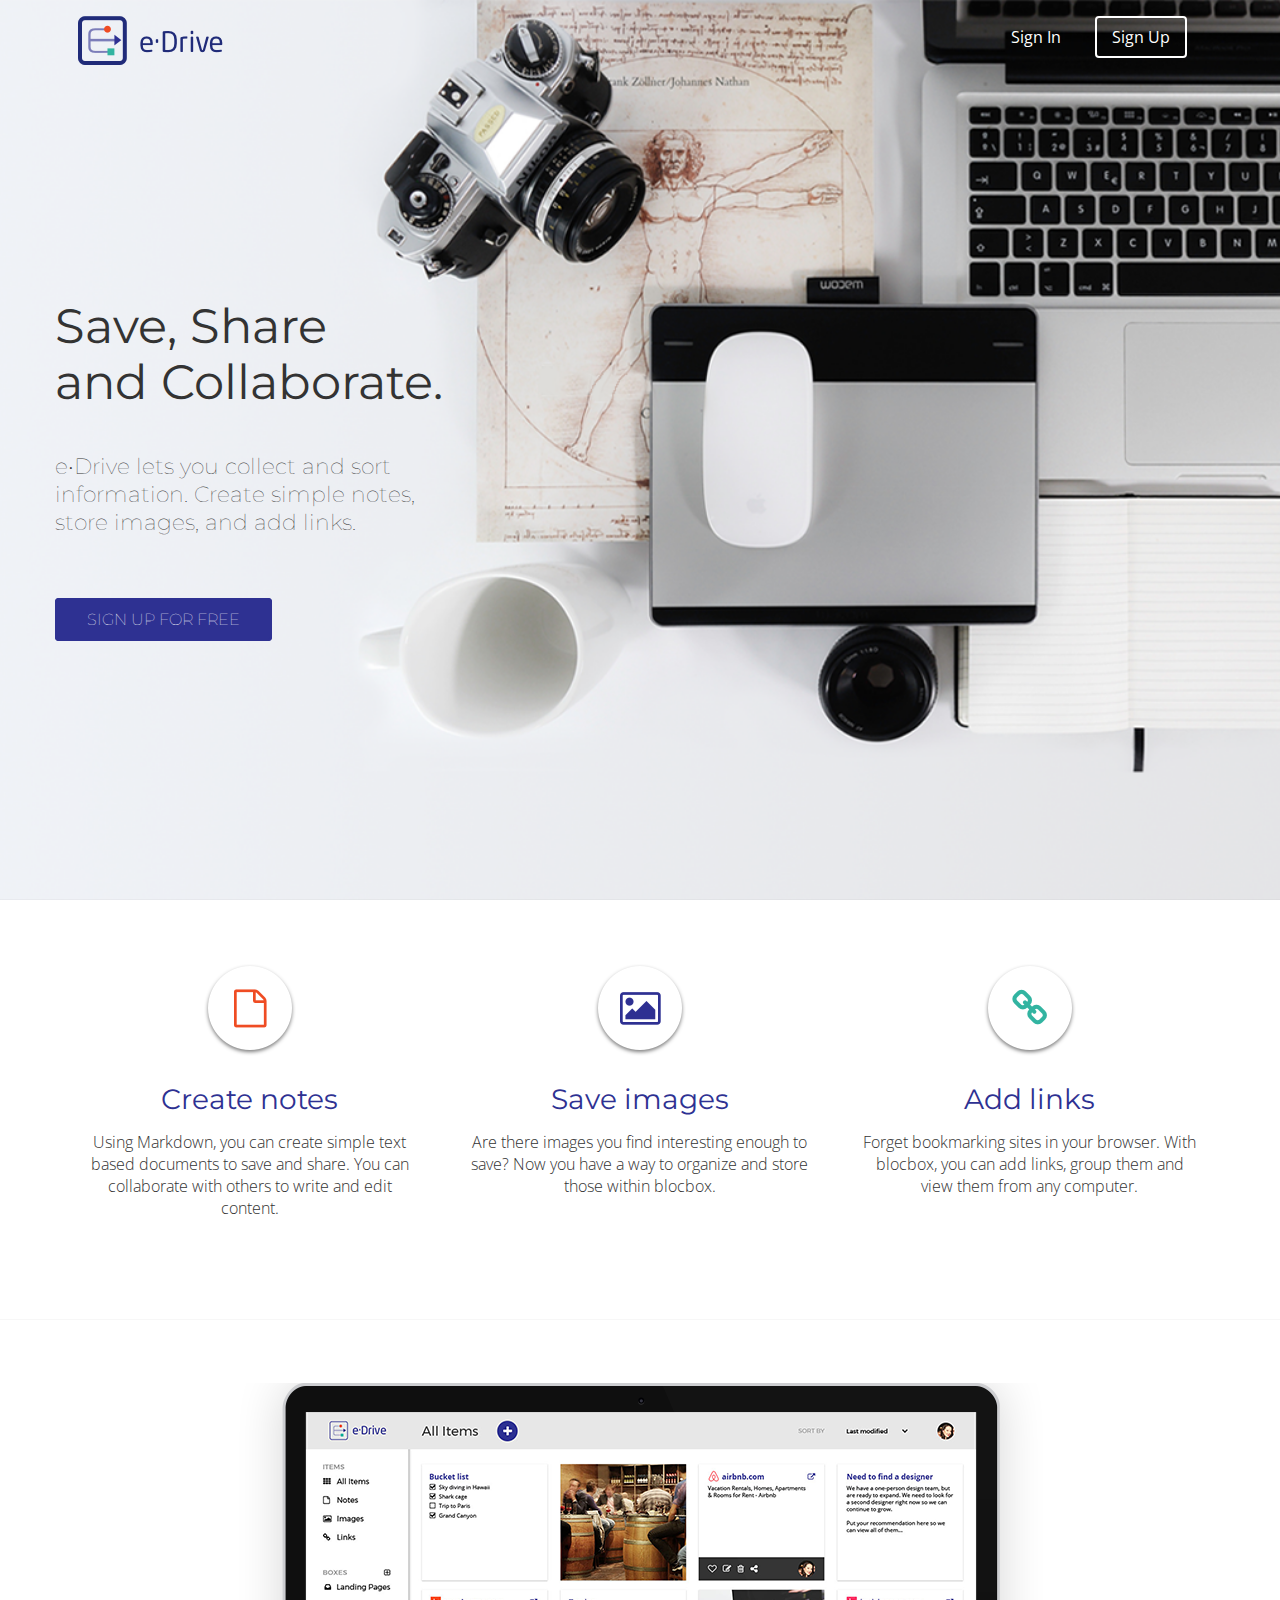
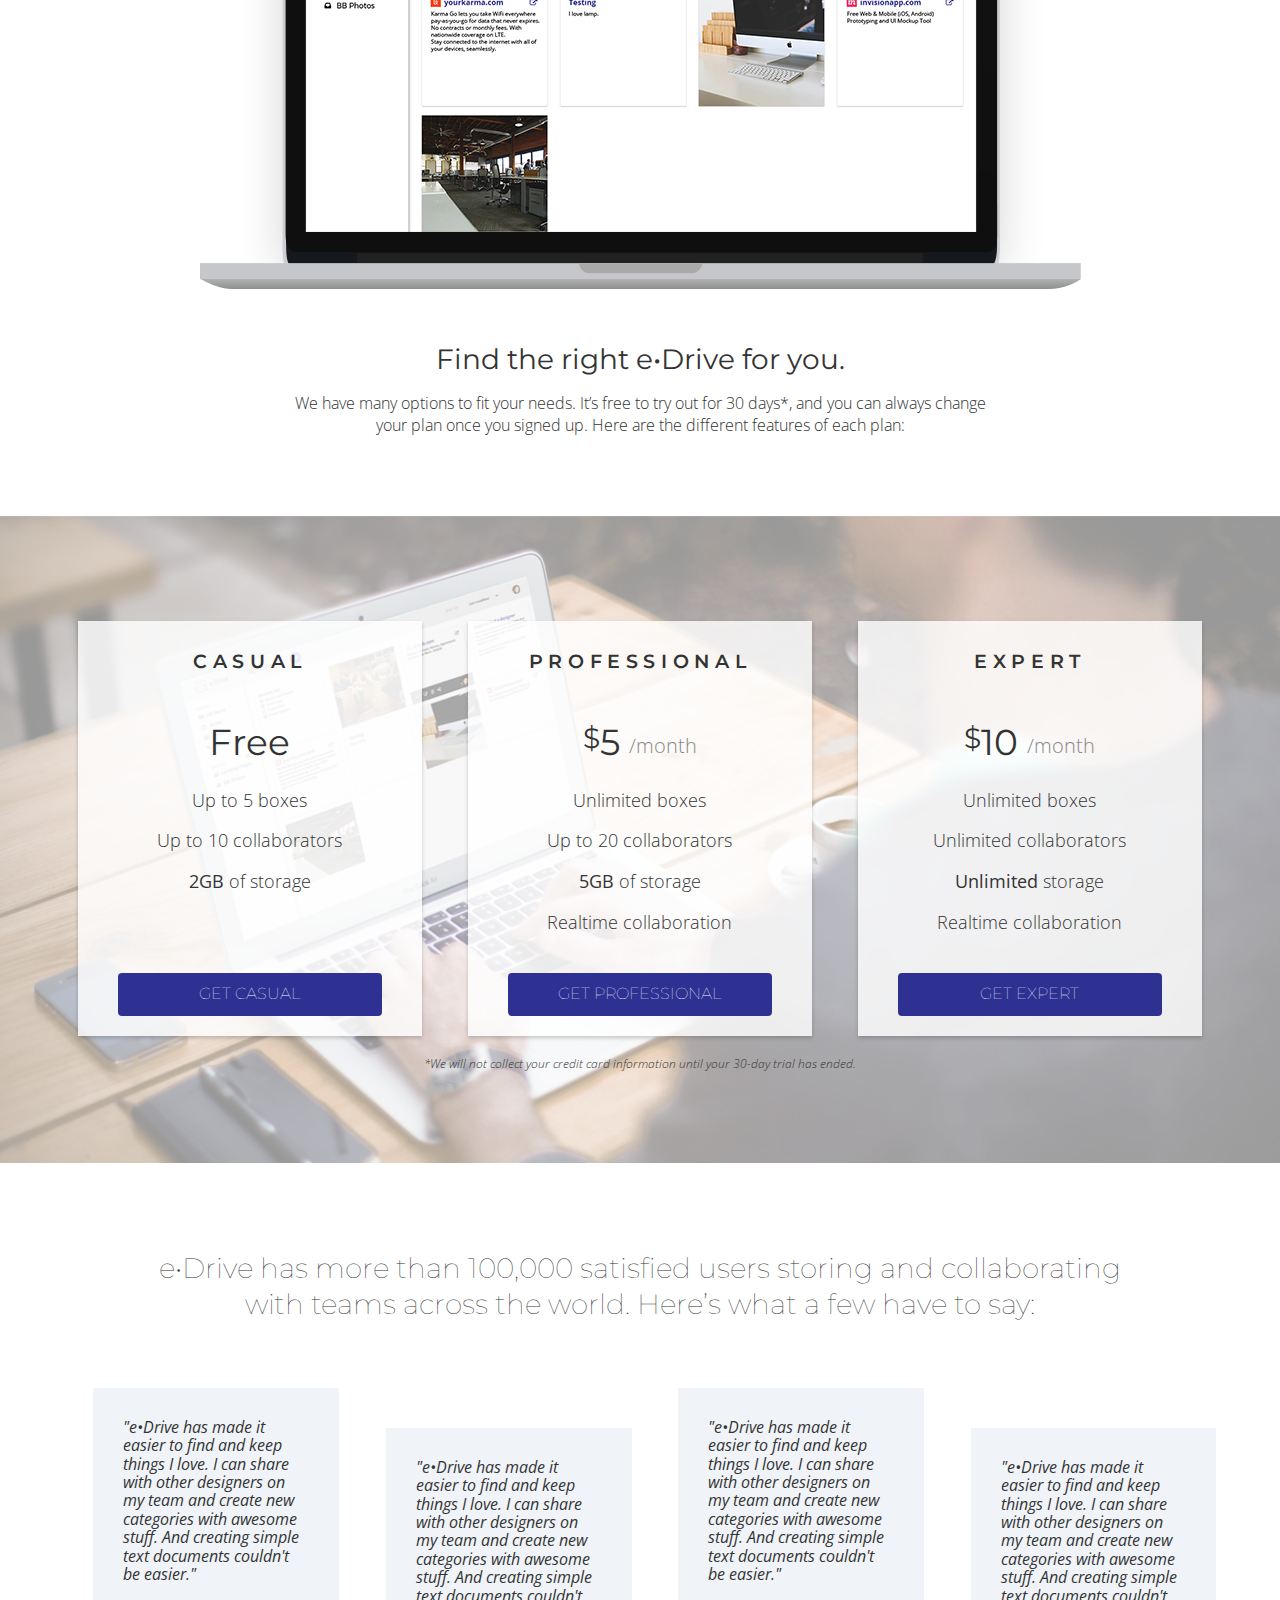
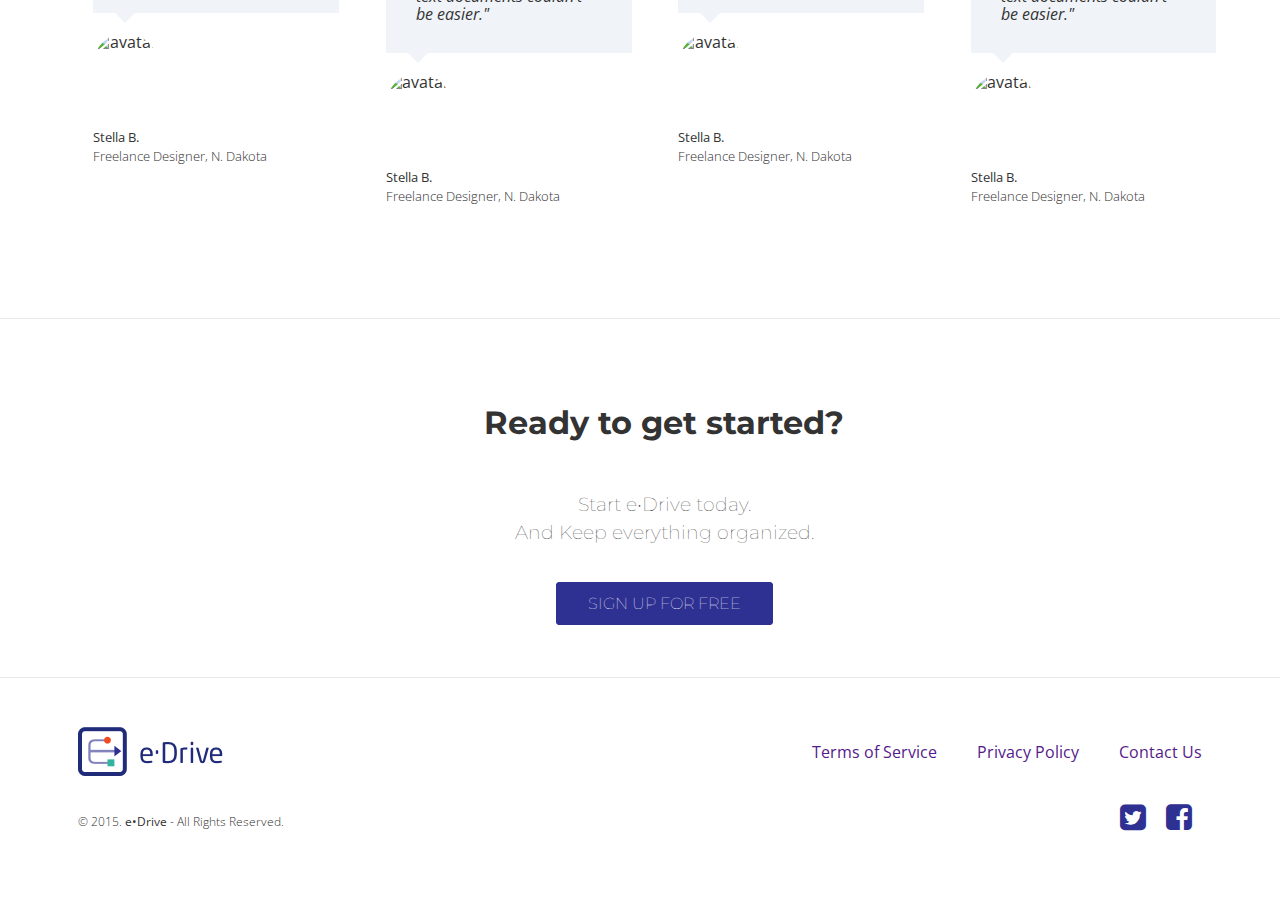
==== commit 34c3b232: "Homepage media queries completed" ====
--- a/index.html
+++ b/index.html
@@ -4,7 +4,7 @@
     <meta http-equiv="X-UA-Compatible" content="IE=Edge">
     <meta name="viewport" content="width=device-width, initial-scale=1">
     <meta charset="utf-8">
-    <title>Save, share and collaborate | eDrive</title>
+    <title>Save, share and collaborate | e•Drive</title>
     <!-- Google Fonts -->
     <link href="https://fonts.googleapis.com/css?family=Montserrat|Open+Sans" rel="stylesheet">
     <!-- CSS -->
@@ -39,7 +39,7 @@
           <li class="one-third">
             <img src="images/notes.png" alt="Create notes"/>
             <h2>Create notes</h2>
-            <p>Using Markdown, you can create simple text-based documents to save and share. You can collaborate with others to write and edit content.</p>
+            <p>Using Markdown, you can create simple text based documents to save and share. You can collaborate with others to write and edit content.</p>
           </li>
           <li class="one-third">
             <img src="images/images.png" alt="Save images"/>
@@ -57,7 +57,7 @@
     <section class="find">
       <div class="container">
         <img src="images/mac.png" alt="mac"/>
-        <h2>Find the right eDrive for you.</h2>
+        <h2>Find the right e•Drive for you.</h2>
         <p>We have many options to fit your needs. It’s free to try out for 30 days*, and you can always change<br/>your plan once you signed up. Here are the different features of each plan:</p>
       </div>
     </section>
@@ -109,28 +109,28 @@
       <!-- Testimonials -->
        <section class="testimonials">
          <div class="container">
-             <h3>eDrive has more than 100,000 satisfied users storing and collaborating<br/>with teams across the world. Here’s what a few have to say:</h3>
+             <h2>e•Drive has more than 100,000 satisfied users storing and collaborating<br/>with teams across the world. Here’s what a few have to say:</h2>
          <ul class="container">
            <li class="one-fourth">
-             <blockquote>"blocbox has made it easier to find and keep things I love. I can share with other designers on my team and create new categories with awesome stuff. And creating simple text documents couldn't be easier."
+             <blockquote>"e•Drive has made it easier to find and keep things I love. I can share with other designers on my team and create new categories with awesome stuff. And creating simple text documents couldn't be easier."
              </blockquote>
              <img src="https://s3.amazonaws.com/uifaces/faces/twitter/jsa/128.jpg" alt="avatar">
              <p class="name"><strong>Stella B.</strong><br/>Freelance Designer, N. Dakota</p>
            </li>
            <li class="one-fourth move">
-             <blockquote>"blocbox has made it easier to find and keep things I love. I can share with other designers on my team and create new categories with awesome stuff. And creating simple text documents couldn't be easier."
+             <blockquote>"e•Drive has made it easier to find and keep things I love. I can share with other designers on my team and create new categories with awesome stuff. And creating simple text documents couldn't be easier."
              </blockquote>
              <img src="https://s3.amazonaws.com/uifaces/faces/twitter/jsa/128.jpg" alt="avatar">
              <p class="name"><strong>Stella B.</strong><br/>Freelance Designer, N. Dakota</p>
            </li>
            <li class="one-fourth">
-             <blockquote>"blocbox has made it easier to find and keep things I love. I can share with other designers on my team and create new categories with awesome stuff. And creating simple text documents couldn't be easier."
+             <blockquote>"e•Drive has made it easier to find and keep things I love. I can share with other designers on my team and create new categories with awesome stuff. And creating simple text documents couldn't be easier."
              </blockquote>
              <img src="https://s3.amazonaws.com/uifaces/faces/twitter/jsa/128.jpg" alt="avatar">
              <p class="name"><strong>Stella B.</strong><br/>Freelance Designer, N. Dakota</p>
            </li>
            <li class="one-fourth move">
-             <blockquote>"blocbox has made it easier to find and keep things I love. I can share with other designers on my team and create new categories with awesome stuff. And creating simple text documents couldn't be easier."
+             <blockquote>"e•Drive has made it easier to find and keep things I love. I can share with other designers on my team and create new categories with awesome stuff. And creating simple text documents couldn't be easier."
              </blockquote>
              <img src="https://s3.amazonaws.com/uifaces/faces/twitter/jsa/128.jpg" alt="avatar">
              <p class="name"><strong>Stella B.</strong><br/>Freelance Designer, N. Dakota</p>
@@ -142,31 +142,29 @@
       <section class="ready">
         <div class="container">
           <h1>Ready to get started?</h1>
-          <h3>Start eDrive today.<br/>And Keep everything organized.</h3>
+          <h3>Start e•Drive today.<br/>And Keep everything organized.</h3>
           <a href="signup.html" class="btn">SIGN UP FOR FREE</a>
         </div>
       </section>
     </main>
     <footer>
-      <div class="container">
-        <div class="one-half">
-          <img class="logo" src="images/site-logo.png" alt="eDrive" />
-          <p>&copy; 2015. <strong>eDrive</strong> - All Rights Reserved.</p>
-        </div>
-        <div class="one-half">
-          <ul>
-            <li><a href="">Contact Us</li>
-            <li><a href="">Privacy Policy</li>
-            <li><a href="">Terms of Service</li>
-          </ul>
-          <a href="">
-          <img src="images/facebook.png" alt="Facebook"/>
-          </a>
-          <a href="">
-          <img src="images/twitter.png" alt="Twitter"/>
-          </a>
-        </div>
-      </div>
+      <nav class="container">
+       <div class="one-half">
+         <img class="logo" src="images/site-logo.png" alt="eDrive" />
+          <p>&copy; 2015. <strong>e•Drive</strong> - All Rights Reserved.</p>
+       </div>
+
+       <div class="one-half">
+         <ul>
+           <li><a href="">Contact Us</a></li>
+           <li><a href="">Privacy Policy</a></li>
+           <li><a href="">Terms of Service</a></li>
+           </ul>
+           <br>
+         <i class="fa fa-facebook-square" style="font-size:30px;"></i>
+         <i class="fa fa-twitter-square" style="font-size:30px;"></i>
+       </div>
+     </nav>
     </footer>
   </body>
 </html>
--- a/css/style.css
+++ b/css/style.css
@@ -18,6 +18,7 @@
   line-height: 19px;
   font-weight: 100;
 }
+
 /* GRID */
  .container {
    margin-right: auto;
@@ -42,34 +43,6 @@
    margin:0 2% 20px;
  }
 
-
- @media (min-width: 768px) {
-   .container {
-     width: 750px;
-   }
- }
- @media (min-width: 992px) {
-   .container {
-     width: 970px;
-   }
-   .one-half {
-     width:46%;
-   }
-   .one-third {
-     width:29.33333%;
-   }
-   .one-fourth {
-     width:21%;
-   }
- }
- @media (min-width: 1200px) {
-   .container {
-     width: 1170px;
-   }
- }
-
-
-
  /* HEADER */
  header {
    color:#333333;
@@ -120,10 +93,10 @@
 }
 header .hero h3 {
   font-size: 22px;
-  line-height: 26px;
+  line-height: 28px;
   font-weight: 100;
   margin:10px 0 40px;
-  padding-top: 30px;
+  padding: 1.5em 0 ;
 }
 header .hero img {
   display: block;
@@ -158,6 +131,9 @@
 .benefits h2 {
   color:#2e3192;
 }
+.benefits p {
+  line-height: 22px;
+}
  /* FIND */
  .find {
    background: #ffffff;
@@ -166,7 +142,12 @@
    padding:4em 0;
    text-align: center;
  }
-
+ .find h2 {
+   padding-top: 1em;
+ }
+ .find p {
+   line-height: 22px;
+ }
 
  /* PRICING */
  .pricing {
@@ -185,6 +166,7 @@
  .pricing ul li {
    list-style-type: none;
  }
+
  .box {
   padding:0 15px 15px;
   background: rgba(255,255,255,0.80);
@@ -202,13 +184,13 @@
   right:0;
   top:0;
   text-align: center;
-  margin:0 -15px 40px;
-  padding:10px 0;
+  padding:30px 0;
+  letter-spacing: 0.3em;
 }
 .box h2 {
   font-size:36px;
   font-weight: normal;
-  margin:40px 0 10px;
+  margin:20px 0 10px;
   color:#333333;
 }
 .box h2 span {
@@ -222,6 +204,7 @@
   font-size:20px;
   vertical-align: middle;
 }
+
 .box ul li {
   font-size:18px;
   margin-bottom:20px;
@@ -244,8 +227,11 @@
   padding:4em 0;
   text-align: center;
 }
-.testimonials h3 {
+.testimonials h2 {
   color:#333333;
+  font-weight: 100;
+  line-height: 36px;
+  padding-bottom: 50px;
 }
 .testimonials ul li {
   list-style-type: none;
@@ -289,7 +275,7 @@
   margin-top: 30px;
 }
 .move{
-   padding-top: 20px;
+   padding-top: 40px;
  }
  /* READY */
  .ready {
@@ -298,7 +284,76 @@
    margin: 0 auto;
    padding:4em;
    text-align: center;
+   float: inherit;
  }
  .ready h3 {
-   line-height: 24px;
- }
+   line-height: 28px;
+   padding: 1.5em 0em;
+   font-weight: 100;
+ }
+ /*FOOTER*/
+footer {
+   padding-top:50px;
+   padding-bottom: 50px;
+}
+footer ul li {
+   list-style-type: none;
+   display:inline;
+   text-align: right;
+   float:right;
+   margin:0;
+   padding:inherit;
+ }
+ footer a {
+   text-decoration: none;
+ }
+ footer p {
+   font-size: 12px;
+   padding-top: 20px;
+ }
+ footer i {
+    color:#2e3192;
+    font-size: 24px;
+    padding-top: 30px;
+    margin:10px;
+    float:right;
+    text-align: right;
+  }
+@media (max-width: 400px){
+header .hero h1  {
+    text-align: center;
+    color:#2e3192;
+    text-shadow: 2px 2px #ffffff;
+  }
+header .hero h3 {
+  text-align: center;
+  color:#2e3192;
+}
+header .btn {
+  margin-left: 70px;
+}
+  }
+  @media (min-width: 992px) {
+    .container {
+      width: 970px;
+    }
+    .one-half {
+      width:46%;
+    }
+    .one-third {
+      width:29.33333%;
+    }
+    .one-fourth {
+      width:21%;
+    }
+  }
+  @media (min-width: 768px) {
+    .container {
+      width: 750px;
+    }
+  }
+  @media (min-width: 1200px) {
+    .container {
+      width: 1170px;
+    }
+  }
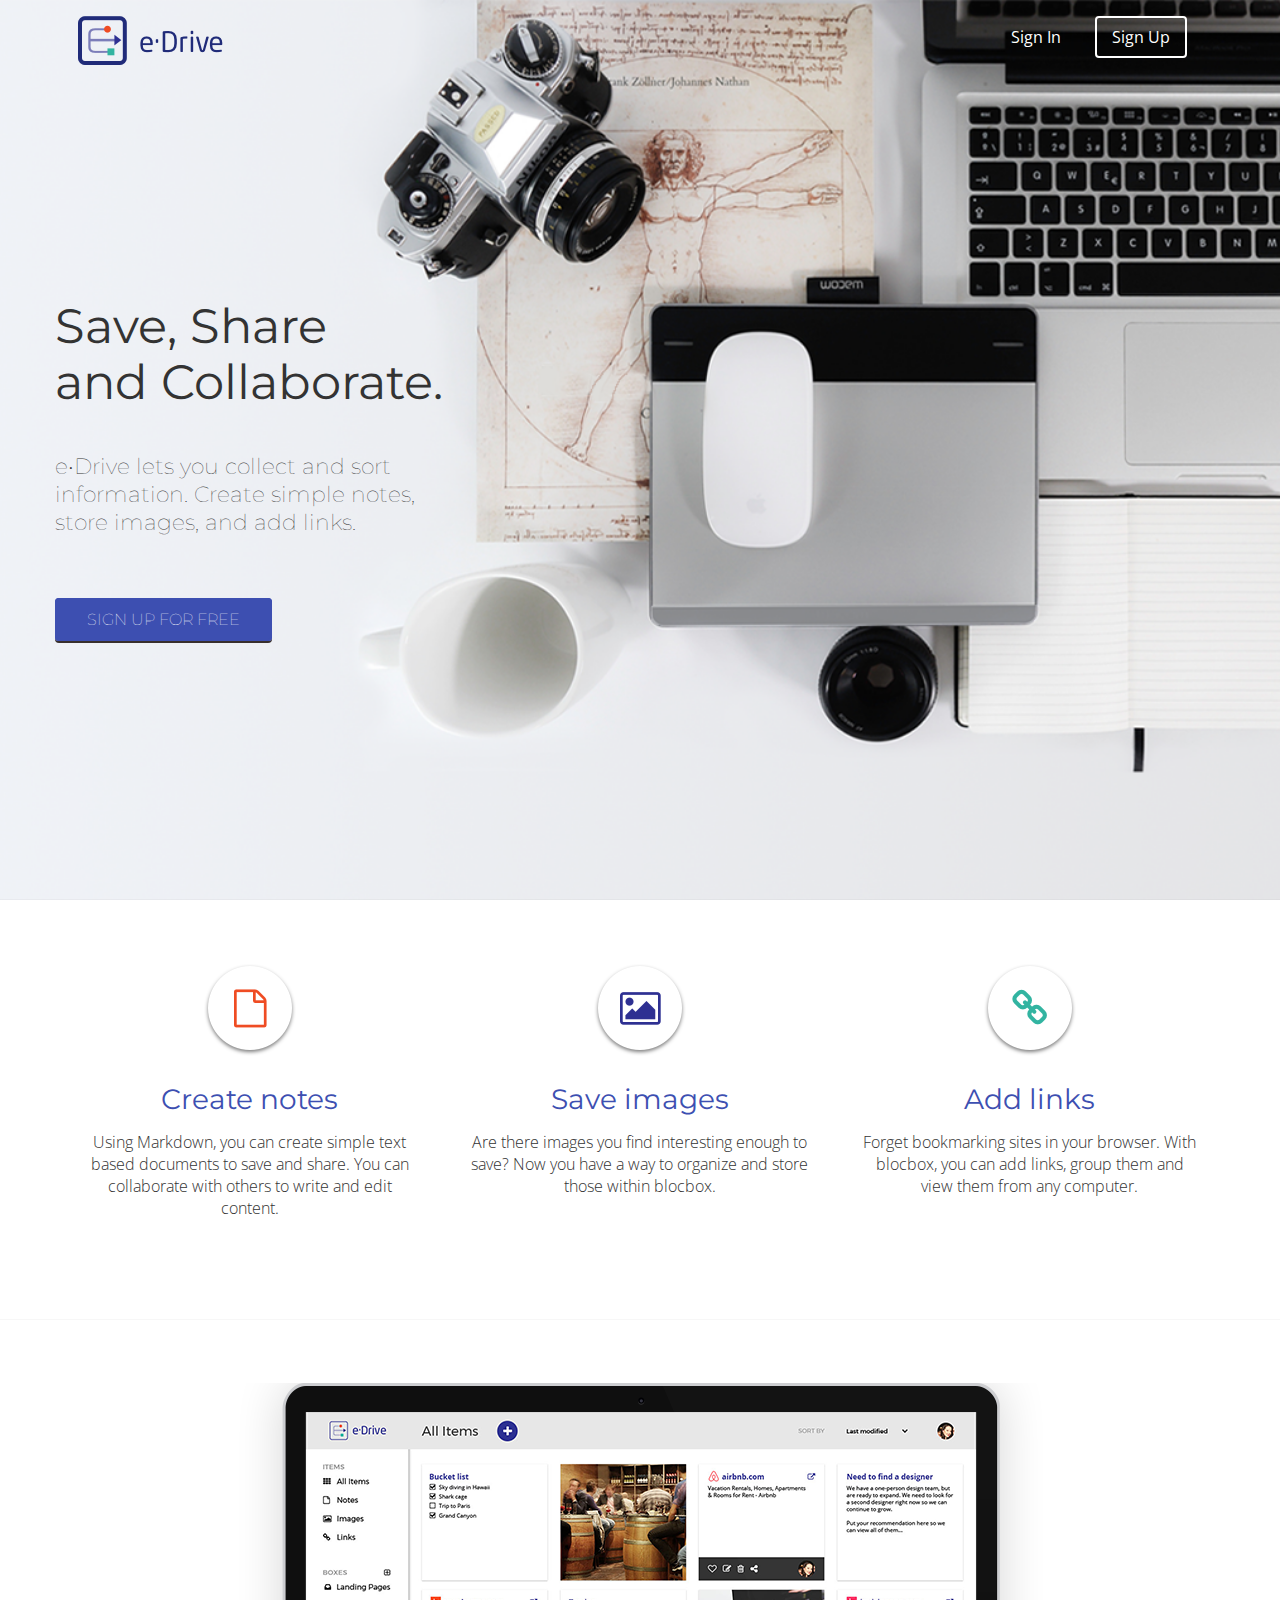
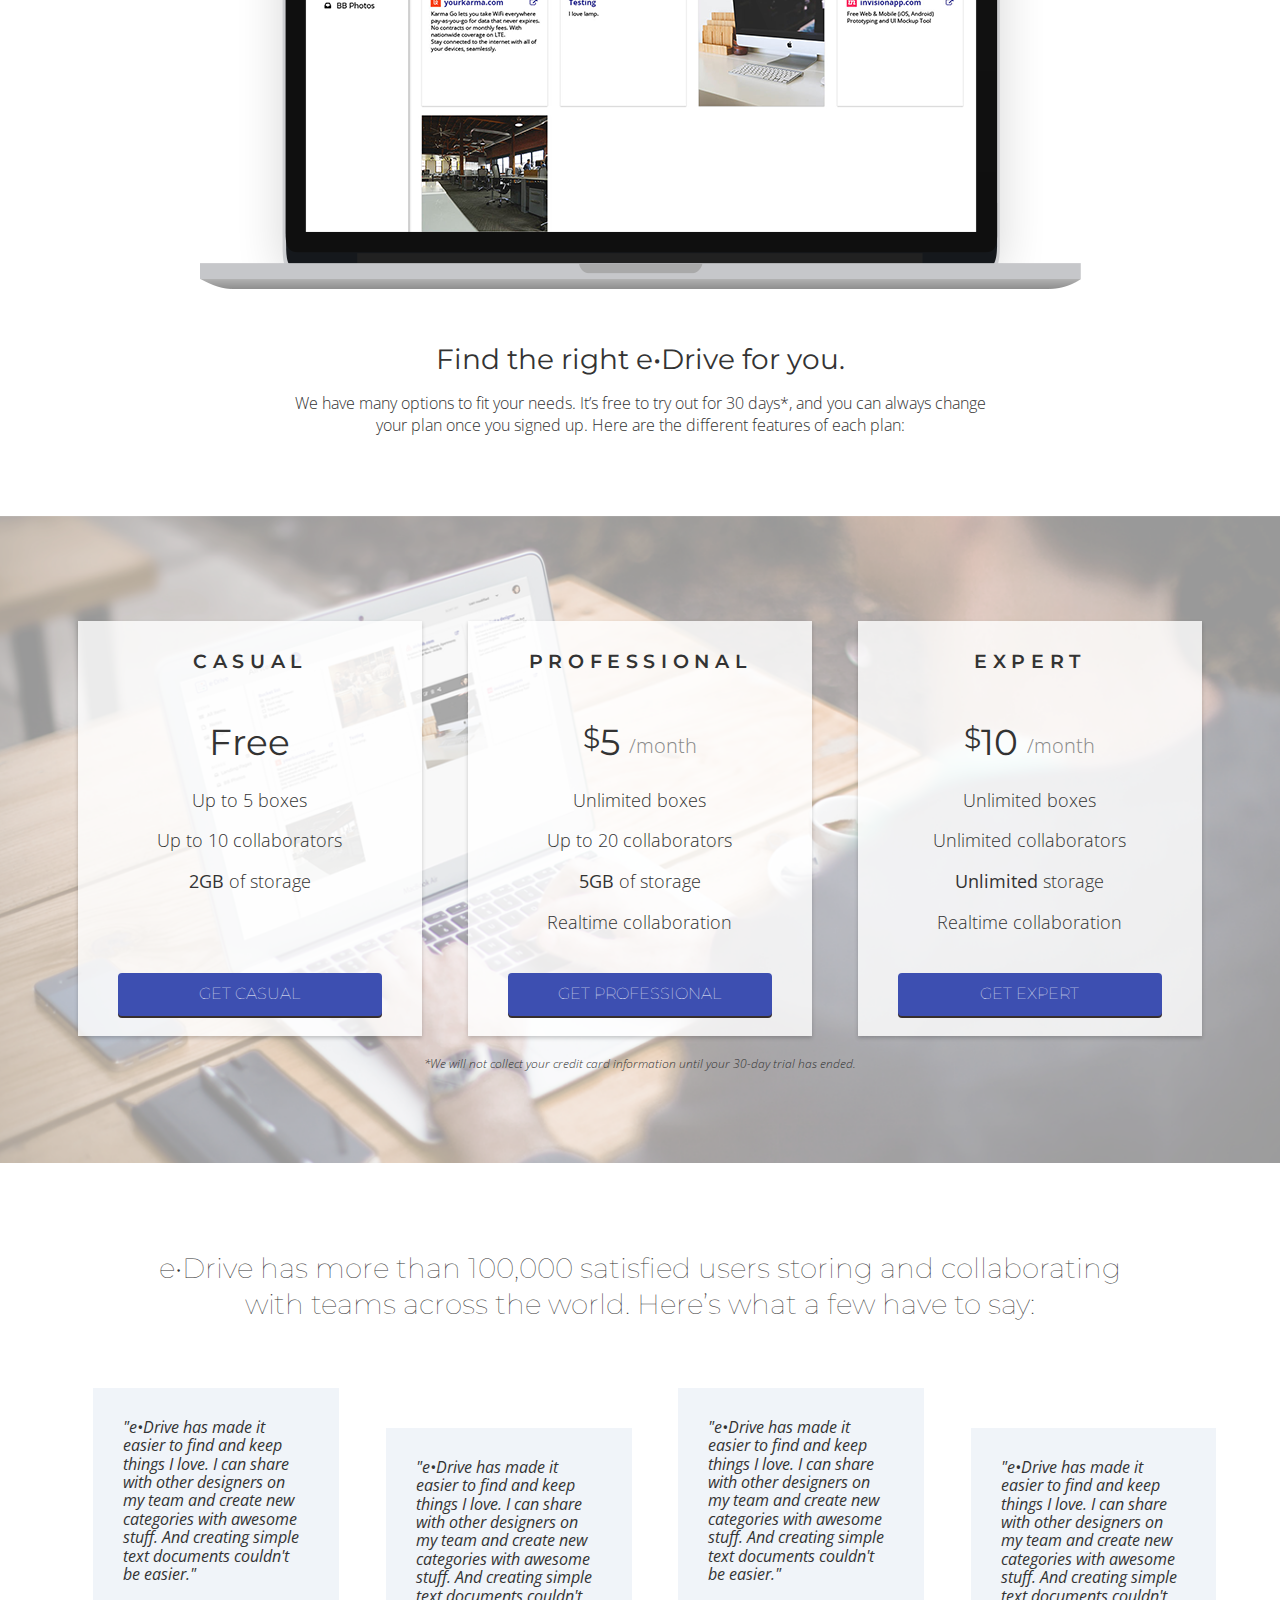
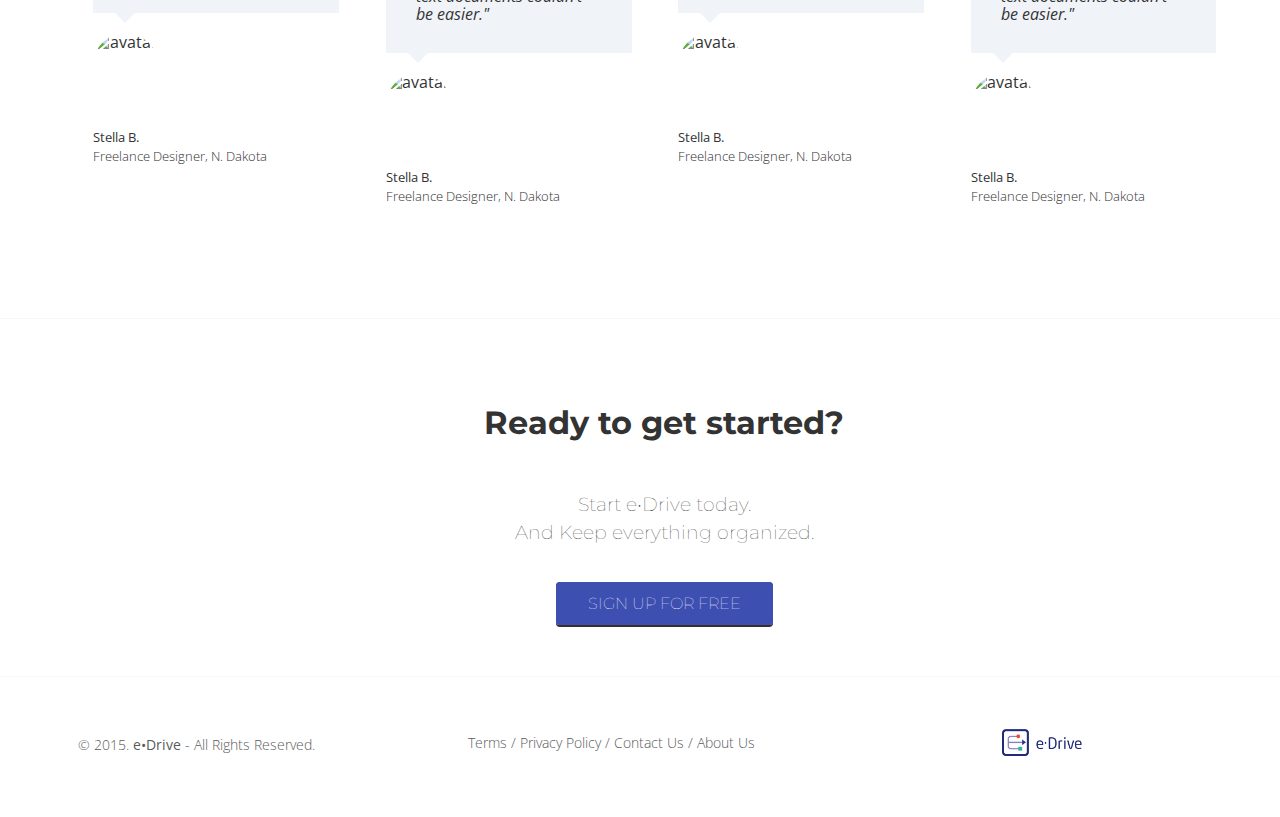
==== commit 9b6e344f: "finished @media" ====
--- a/index.html
+++ b/index.html
@@ -147,24 +147,24 @@
         </div>
       </section>
     </main>
+
     <footer>
-      <nav class="container">
-       <div class="one-half">
-         <img class="logo" src="images/site-logo.png" alt="eDrive" />
-          <p>&copy; 2015. <strong>e•Drive</strong> - All Rights Reserved.</p>
+    <div class="container footer-nav-block">
+      <div class="left-footer-block one-third">
+        <p class="copyright-block">&copy; 2015. <strong>e•Drive</strong> - All Rights Reserved.</p>
+      </div>
+      <nav class="link-block middle-footer-block one-third">
+         <ul>
+           <li><a href="">Terms /</a></li>
+           <li><a href="">Privacy Policy /</a></li>
+           <li><a href="">Contact Us /</a></li>
+           <li><a href="">About Us</a></li>
+         </ul>
+       </nav>
+       <div class="right-footer-block one-third">
+         <img class="logo" src="images/site-logo.png" alt="e•Drive" />
        </div>
-
-       <div class="one-half">
-         <ul>
-           <li><a href="">Contact Us</a></li>
-           <li><a href="">Privacy Policy</a></li>
-           <li><a href="">Terms of Service</a></li>
-           </ul>
-           <br>
-         <i class="fa fa-facebook-square" style="font-size:30px;"></i>
-         <i class="fa fa-twitter-square" style="font-size:30px;"></i>
-       </div>
-     </nav>
-    </footer>
+    </div>
+  </footer>
   </body>
 </html>
--- a/css/style.css
+++ b/css/style.css
@@ -55,15 +55,15 @@
    padding:1em 0;
  }
  header nav ul {
-   display:inline;
-   text-align: right;
-   float:right;
-   margin:0;
+   display:block;
+   text-align: center;
+   margin:0 auto;
+   padding:0;
  }
  header nav ul > li {
    list-style-type: none;
-   display: inline-block;
-   margin:0 15px;
+   display: block;
+   margin:15px 15px;
  }
  header nav ul > li.btn-outline {
    padding:10px 15px;
@@ -109,8 +109,9 @@
    font-weight: 100;
    text-decoration: none;
    padding:10px 30px;
-   background: #2e3192;
-   border: 2px solid #2e3192;
+   background: #3D4FB1;
+   border: 2px solid #3D4FB1;
+   box-shadow: 0px 2px 0px 0px #382F2D;
  }
  .benefits {
   text-align: center;
@@ -129,7 +130,7 @@
 }
 
 .benefits h2 {
-  color:#2e3192;
+  color:#3D4FB1;
 }
 .benefits p {
   line-height: 22px;
@@ -280,7 +281,7 @@
  /* READY */
  .ready {
    background: #ffffff;
-   box-shadow: 0px 0px 1px 0px rgba(0,0,0,0.50);
+   box-shadow: 0px 0px 1px 0px rgba(0,0,0,0.20);
    margin: 0 auto;
    padding:4em;
    text-align: center;
@@ -293,50 +294,175 @@
  }
  /*FOOTER*/
 footer {
-   padding-top:50px;
-   padding-bottom: 50px;
-}
-footer ul li {
-   list-style-type: none;
-   display:inline;
-   text-align: right;
-   float:right;
-   margin:0;
-   padding:inherit;
- }
- footer a {
-   text-decoration: none;
- }
- footer p {
-   font-size: 12px;
-   padding-top: 20px;
- }
+   padding-top:20px;
+   padding-bottom: 20px;
+   background-color: #ffffff;
+   box-shadow: 0px 0px 1px 0px rgba(0,0,0,0.20);
+    color: #5b5b5b;
+    height: 150px;
+    position: relative;
+    overflow: hidden;
+    z-index: 0;
+
+}
+footer p, footer nav ul {
+  font-size: 14px;
+  font-weight: 100;
+  text-align: center;
+  margin: 10px auto 0;
+  padding:0;
+}
+footer nav ul li {
+  list-style-type: none;
+  display: inline;
+}
+footer nav ul li a {
+  color: #5b5b5b;
+  text-decoration: none;
+}
+footer .logo {
+  padding: 2em 0;
+  margin: 0 auto;
+  display: block;
+  width:80px;
+}
+footer .one-third {
+  width:96%;
+  min-height: 1px;
+  margin: 0 2% 0px;
+}
+
+
  footer i {
-    color:#2e3192;
+    color:#3D4FB1;
     font-size: 24px;
     padding-top: 30px;
     margin:10px;
     float:right;
     text-align: right;
   }
-@media (max-width: 400px){
-header .hero h1  {
-    text-align: center;
-    color:#2e3192;
-    text-shadow: 2px 2px #ffffff;
-  }
-header .hero h3 {
-  text-align: center;
-  color:#2e3192;
-}
-header .btn {
-  margin-left: 70px;
-}
+
+  @media (min-width: 768px) {
+
+  footer .one-third {
+    width:96%;
+    min-height: 1px;
+    margin: 0 2% 0px;
+  }
+}
+
+@media (min-width: 992px){
+   footer {
+     height: 100px;
+  }
+  footer .one-third {
+    width:29.33333%;
+    float: left;
+    position: relative;
+    min-height: 1px;
+    margin: 0 2% 20px;
+  }
+  footer p, footer nav ul{
+     padding: 2em 0;
+     text-align: left;
+   }
+   footer .right-footer-block {
+     background-color: #ffffff;
+   }
+   footer .logo{
+     padding: 2em 0 2em 1.5em;
+     width:80px;
+   }
+}
+
+@media (min-width: 768px) {
+    .container {
+      width: 750px;
+    }
+    .one-half {
+      width: 46%;
+    }
+    .one-third {
+      width: 29.33333%;
+    }
+    .one-fourth {
+        width: 21%;
+     }
+     .testimonials .one-fourth {
+      width:46%;
+     }
+     .testimonials .alternate {
+      margin-top:0px;
+     }
+    header .site-logo {
+      display:inline-block;
+    }
+    header nav ul {
+      display: inline;
+      text-align: center;
+      float: right;
+      margin: 0;
+    }
+    header nav ul > li {
+      list-style-type: none;
+      display: inline-block;
+      margin: 0 15px;
+    }
   }
   @media (min-width: 992px) {
     .container {
       width: 970px;
     }
+    .testimonials .one-fourth {
+      width:21%;
+    }
+    .testimonials ul li.alternate {
+      margin-top:20px;
+    }
+   }
+   @media (min-width: 1200px) {
+    .container {
+      width: 1170px;
+    }
+  }
+  @media (min-width: 1920px) {
+    .container {
+      width: 1800px;
+    }
+  }
+
+
+  /*@media (max-width: 400px){
+  header .hero h1  {
+      text-align: center;
+      color:#3D4FB1;
+      text-shadow: 2px 2px #ffffff;
+    }
+  header .hero h3 {
+    text-align: center;
+    color:#3D4FB1;
+  }
+  header .btn {
+    margin-left: 70px;
+  }
+  footer .container {
+    text-align: center;
+  }
+  footer ul li {
+    text-align: center;
+    font-size: 9px;
+    float:right;
+    padding-right: 40px;
+  }
+  footer p {
+    font-size: 9px;
+  }
+    }
+
+  @media (min-width: 992px) {
+    .container {
+      width: 970px;
+    }
     .one-half {
       width:46%;
     }
@@ -357,3 +483,215 @@
       width: 1170px;
     }
   }
+
+  /* DASHBOARD */
+ .dashboard {
+   background:#FFFFFF;
+ }
+ .left-nav {
+   height: 100vh;
+   width:14.66666667%;
+   color:#5b5b5b;
+   background: #f1f3f8;
+   float:left;
+   position: fixed;
+   display:block;
+ }
+ .left-nav .site-logo {
+   padding:20px 0;
+   background:#f1f3f8;
+   display:block;
+   text-align: center;
+ }
+ .left-nav .items {
+   padding:0 15%;
+ }
+ .left-nav .items p {
+   font-weight: 600;
+   text-transform: uppercase;
+   font-size: 12px;
+   color: #5b5b5b;
+   line-height: 15px;
+ }
+ .left-nav .items ul {
+   margin:0 0 40px;
+   padding:0;
+ }
+ .left-nav .items ul li {
+   list-style-type: none;
+   margin-bottom: 15px;
+ }
+ .left-nav .items ul li a{
+   color:#5b5b5b;
+   text-decoration: none;
+   font-weight: 100;
+ }
+ .left-nav .items ul li a:hover {
+   color:#3D4FB1;
+   font-weight: 800;
+ }
+ .left-nav .items ul li a:active {
+   color:#3D4FB1;
+   font-weight: 800;
+ }
+ .left-nav .items ul li a i {
+   width:16px;
+   text-align: center;
+   margin-right:8px;
+ }
+
+ /* CONTENT */
+ .content {
+   padding:6em 1% 1.5em;
+   float:right;
+   width:98%;
+   position: relative;
+ }
+ .content .header {
+   margin:0 1% 20px;
+   float: left;
+ }
+ .content .header h1 {
+   font-family: "Montserrat", Helvetica, Arial, sans-serif;
+   font-weight: 100;
+   margin:0 0 30px;
+   font-size: 36px;
+   color: #5b5b5b;
+   line-height: 44px;
+   float: left;
+   display:inline-block;
+ }
+ .content .header > a {
+   float:left;
+   margin-left: 30px;
+   color: #3D4FB1;
+ }
+ .content .settings {
+   float:right;
+   background:#ffffff;
+   margin:0 2%;
+   padding:10px 0;
+ }
+ .content .settings img {
+   height:35px;
+   width:35px;
+   border-radius: 50%;
+   margin-left:10px;
+   display: inline-block;
+ }
+ .content .settings p {
+   display: inline-block;
+   vertical-align: top;
+   padding-top: 8px;
+   font-weight: 400;
+   margin:0 0 0 10px;
+ }
+ .content .settings a {
+   color:#5b5b5b;
+   text-decoration: none;
+   text-align: right;
+   float: right;
+   margin-right:10px;
+   margin-top:8px;
+ }
+ .settings {
+   float:right;
+ }
+
+
+
+ .content-item {
+   width:96%;
+   margin:0 2% 25px;
+   float:left;
+   display:block;
+ }
+ .item-box {
+   display:block;
+   height:230px;
+   background: #FFFFFF;
+   box-shadow: 0px 1px 3px 0px rgba(0,0,0,0.40);
+   position: relative;
+   overflow: hidden;
+   padding:20px;
+ }
+ /* Larger Mobile Devices */
+  @media (min-width:460px) {
+    .content {
+      padding:1.5em 1%;
+      float:right;
+      width:90%;
+      position: relative;
+    }
+    .content-item {
+      width:46%;
+      margin:0 2% 25px;
+      float:left;
+      display:block;
+    }
+  }
+ /* Tablets */
+  @media (min-width:768px) {
+    .content {
+      padding:1.5em 5%;
+      float:right;
+      width:90%;
+      position: relative;
+    }
+    .content > .container {
+      width:700px;
+    }
+    .content-item {
+      width:31.33333%;
+      margin:0 1% 25px;
+    }
+  }
+ /* Laptops and Desktops */
+  @media (min-width:992px) {
+    .content {
+      padding:1.5em 1%;
+      float:right;
+      width:83.33333333%;
+      position: relative;
+    }
+    .content > .container {
+      width:auto;
+    }
+    .content-item {
+      width:23%;
+      margin:0 1% 25px;
+    }
+  }
+  .item-box > img {
+   position:absolute;
+   height:100%;
+   width:auto;
+   top:0;
+   left:0;
+   right:0;
+ }
+ .item-box h2 {
+   font-family: "Montserrat", Helvetica, Arial, sans-serif;
+   font-weight: 700;
+   font-size: 15px;
+   line-height: 17px;
+   margin:0;
+ }
+ .item-box h2 a {
+   color: #3D4FB1;
+   text-decoration: none;
+ }
+ .item-box h2 img {
+   width:16px;
+   height:16px;
+   position:relative;
+   top:2px;
+   margin-right:5px;
+ }
+ .item-box p {
+   font-family: "Open Sans", sans-serif;
+   font-size: 14px;
+   color: #5b5b5b;
+   line-height: 18px;
+   margin:5px 0 0;
+ }
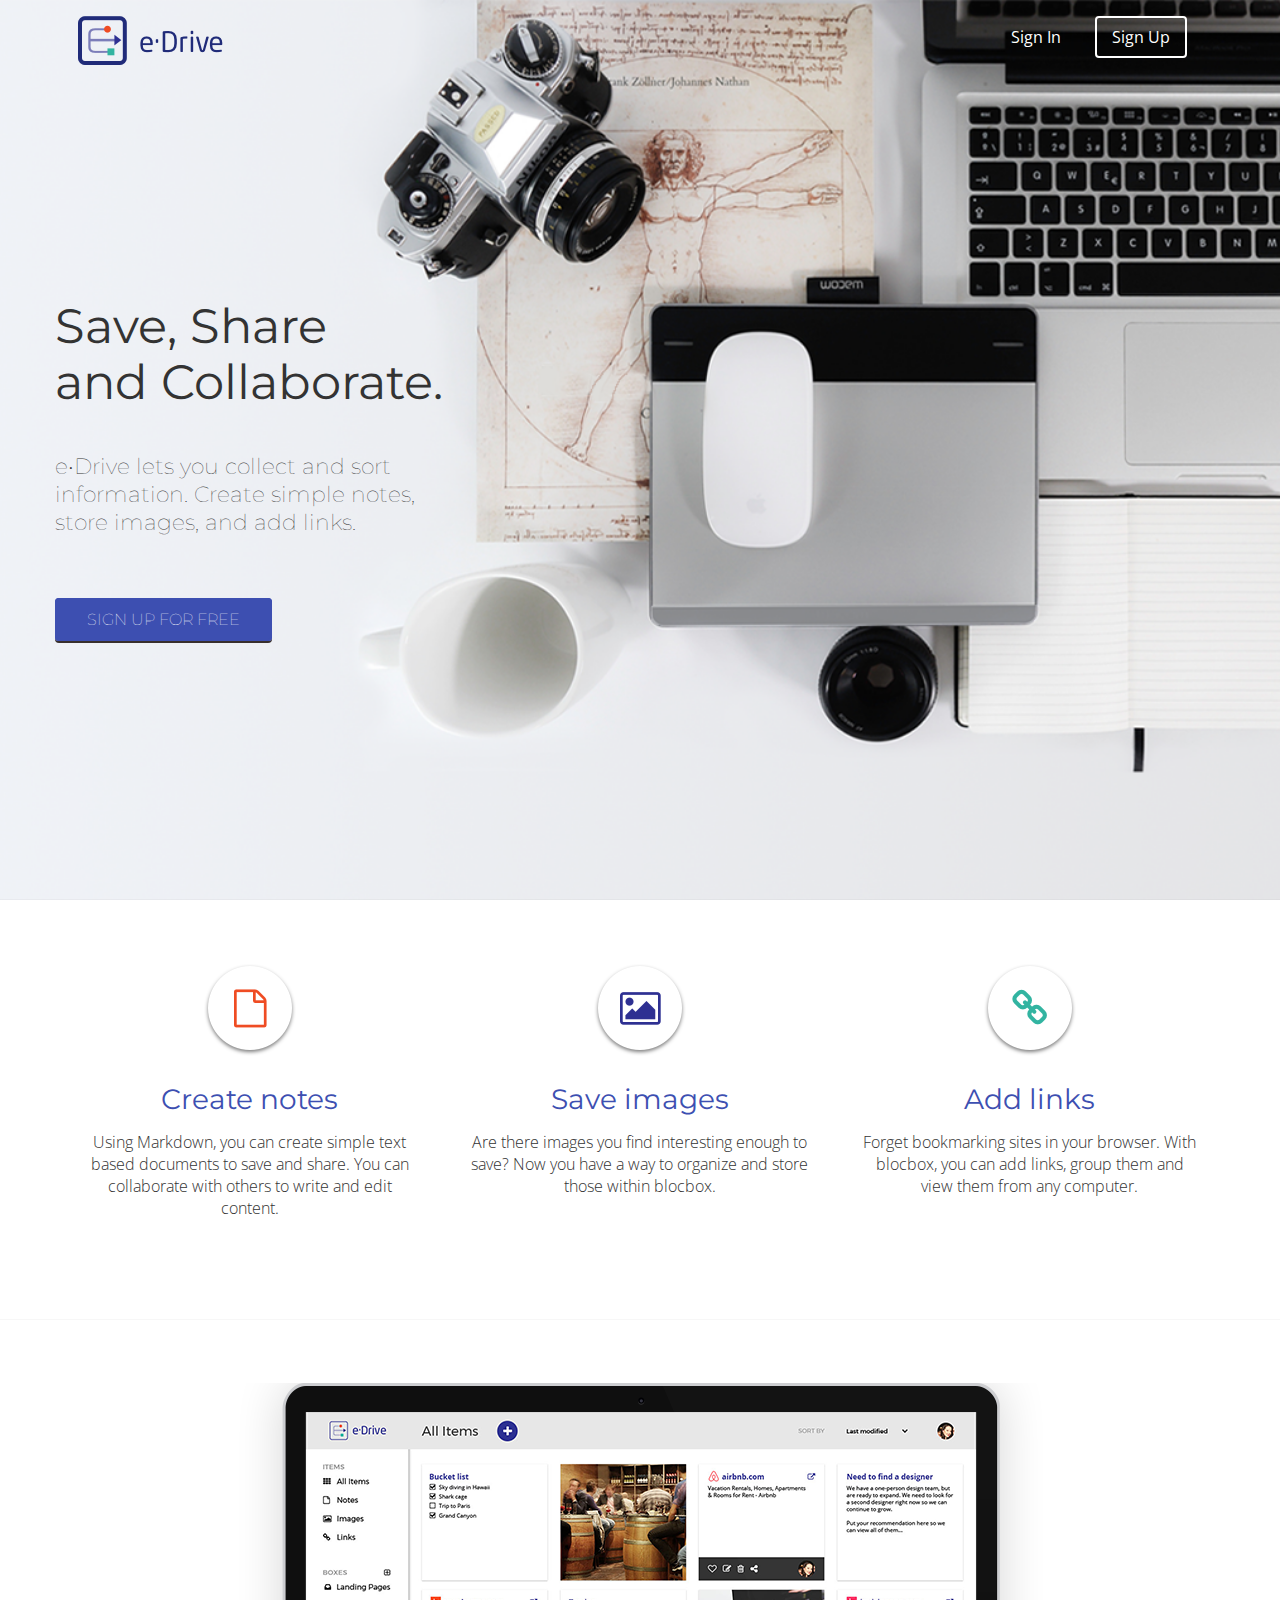
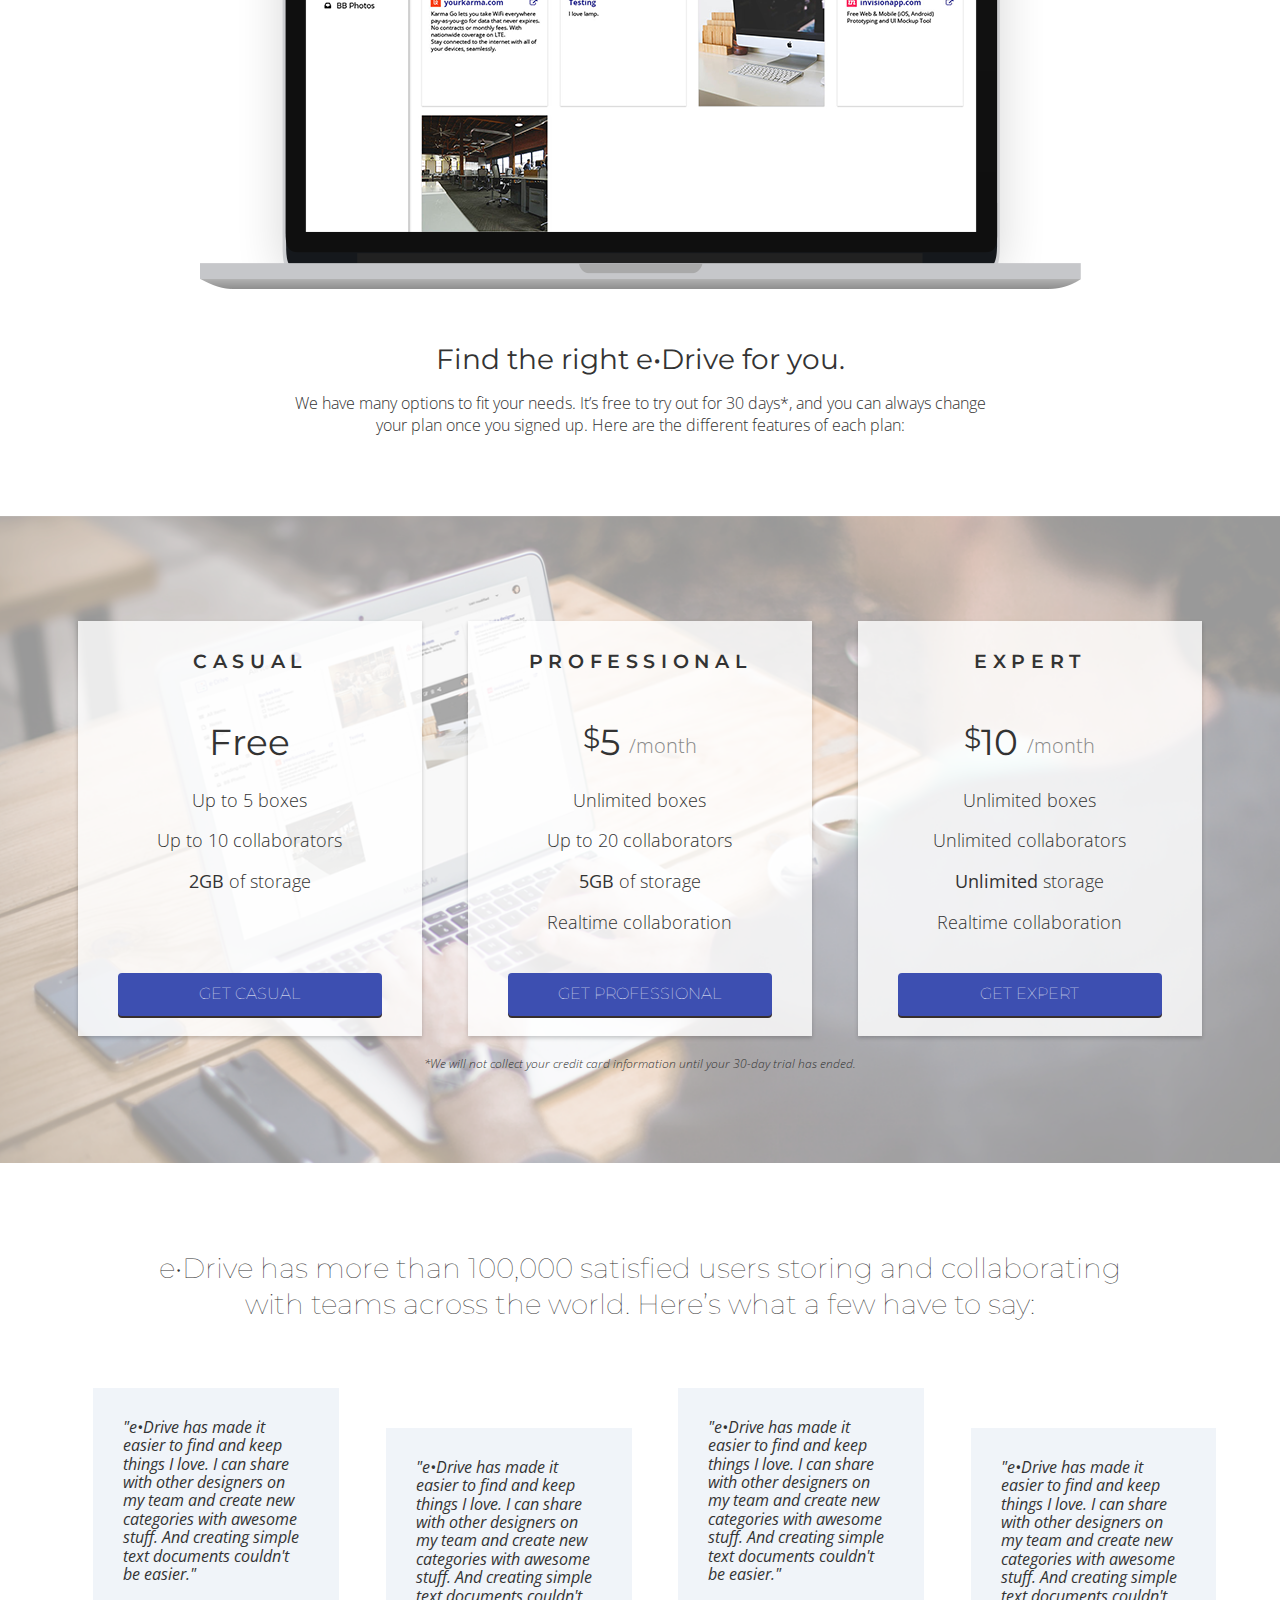
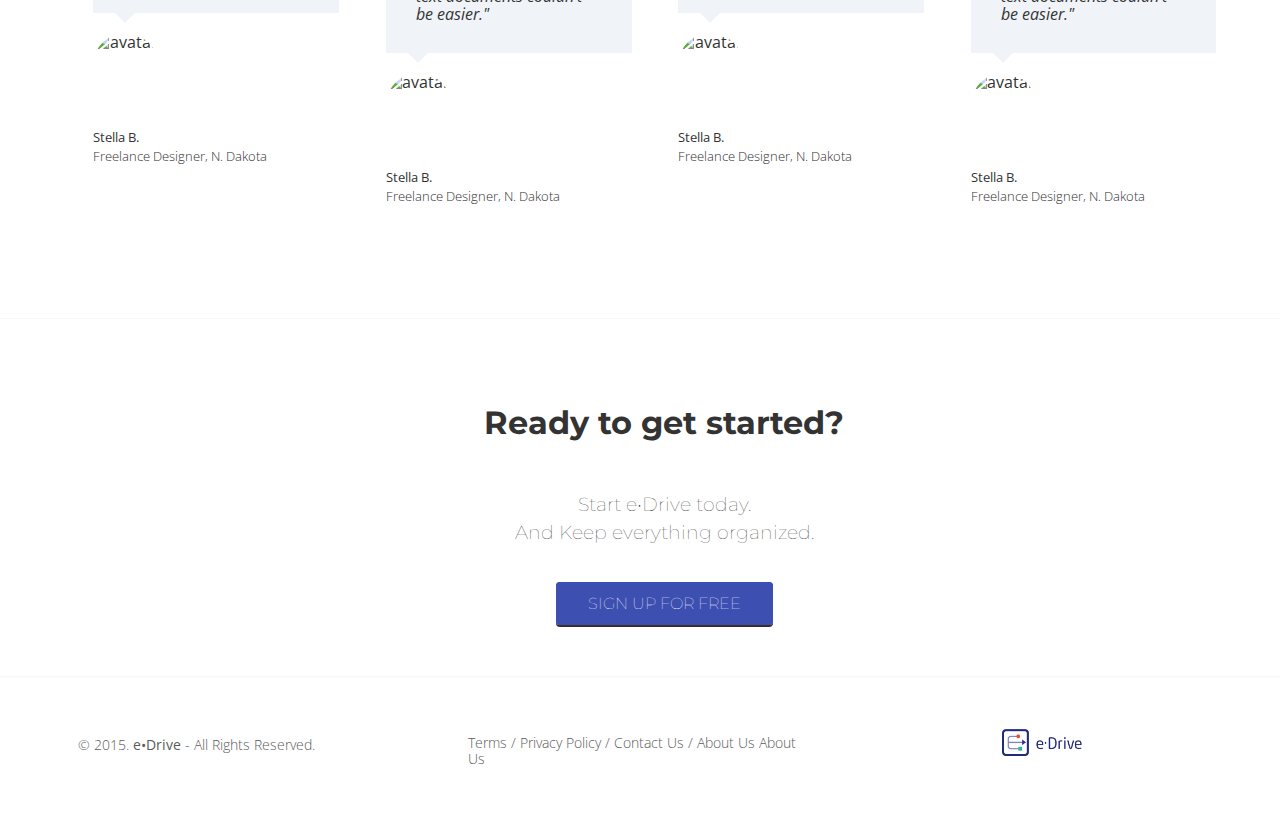
==== commit 98f1587a: "testing" ====
--- a/index.html
+++ b/index.html
@@ -159,6 +159,7 @@
            <li><a href="">Privacy Policy /</a></li>
            <li><a href="">Contact Us /</a></li>
            <li><a href="">About Us</a></li>
+           <li><a href="">About Us</a></li>
          </ul>
        </nav>
        <div class="right-footer-block one-third">
--- a/css/style.css
+++ b/css/style.css
@@ -342,6 +342,10 @@
     text-align: right;
   }
 
+  
+
+
+
   @media (min-width: 768px) {
 
   footer .one-third {
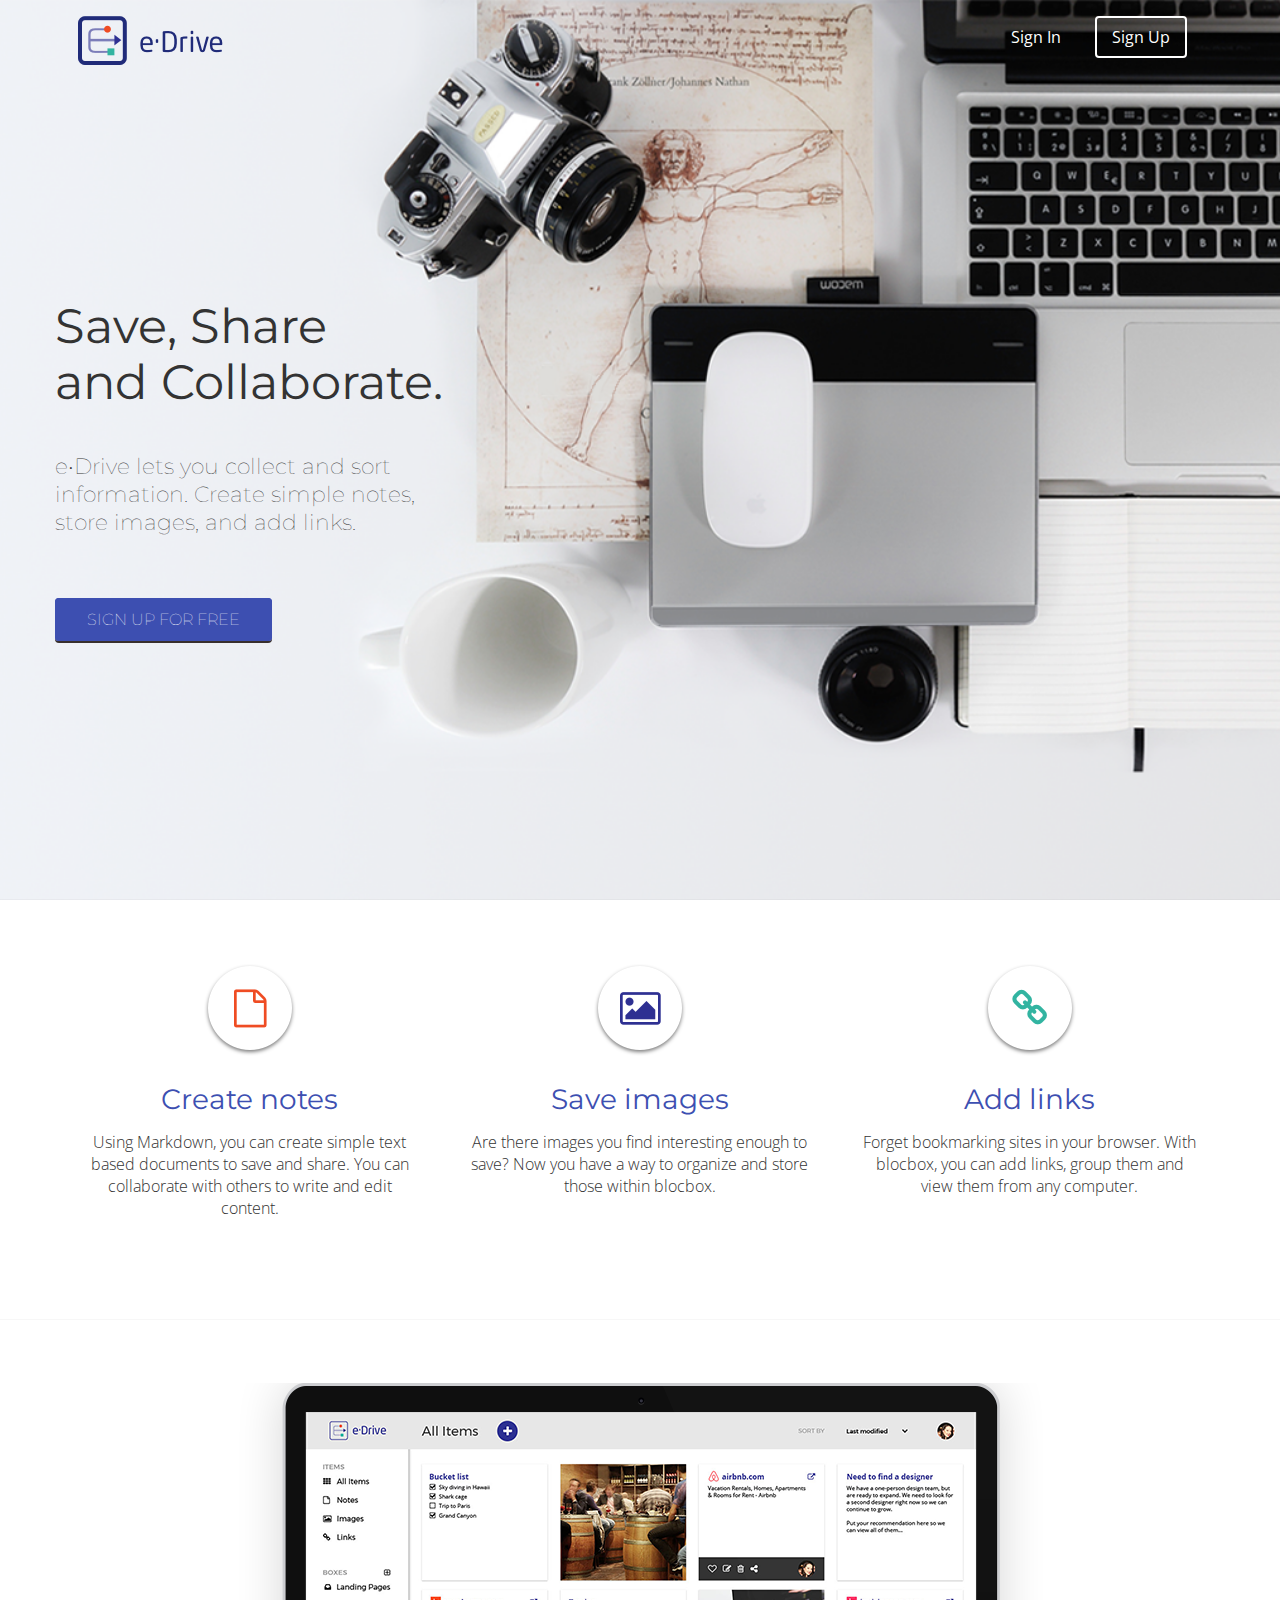
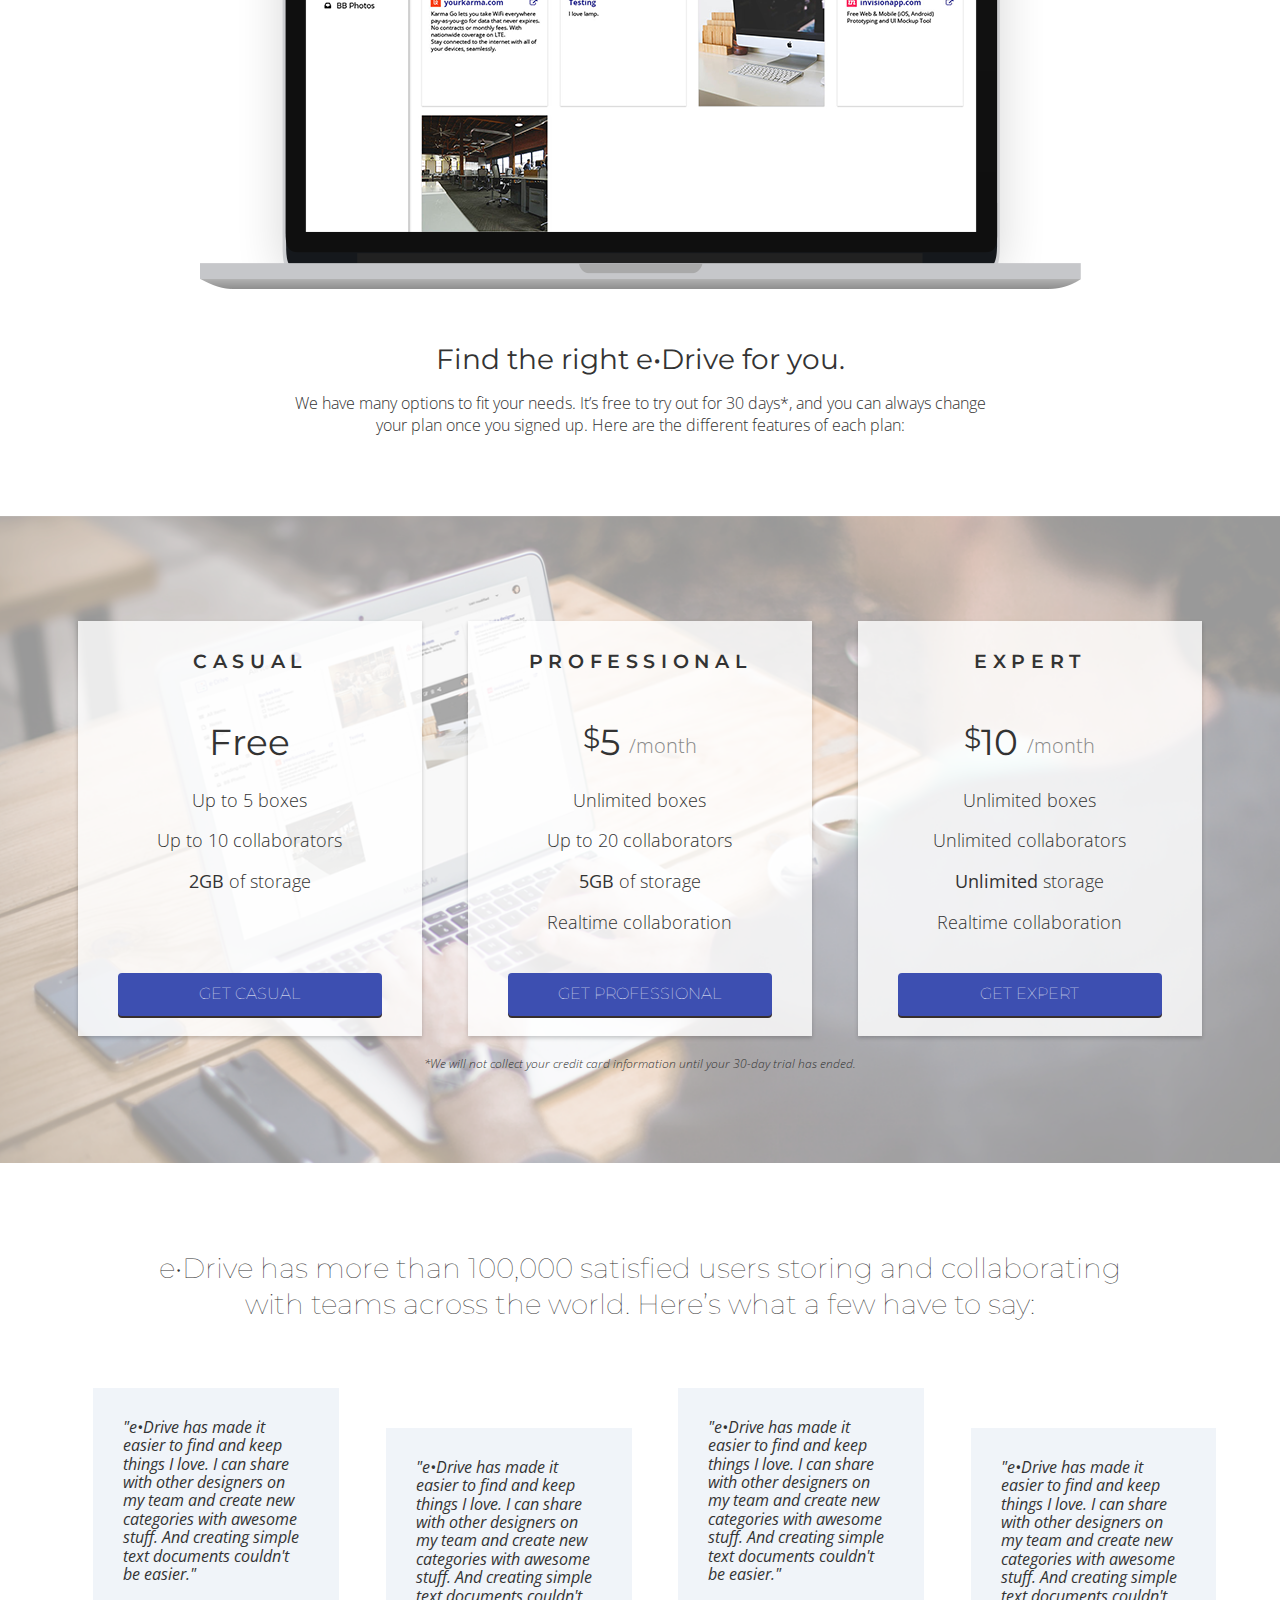
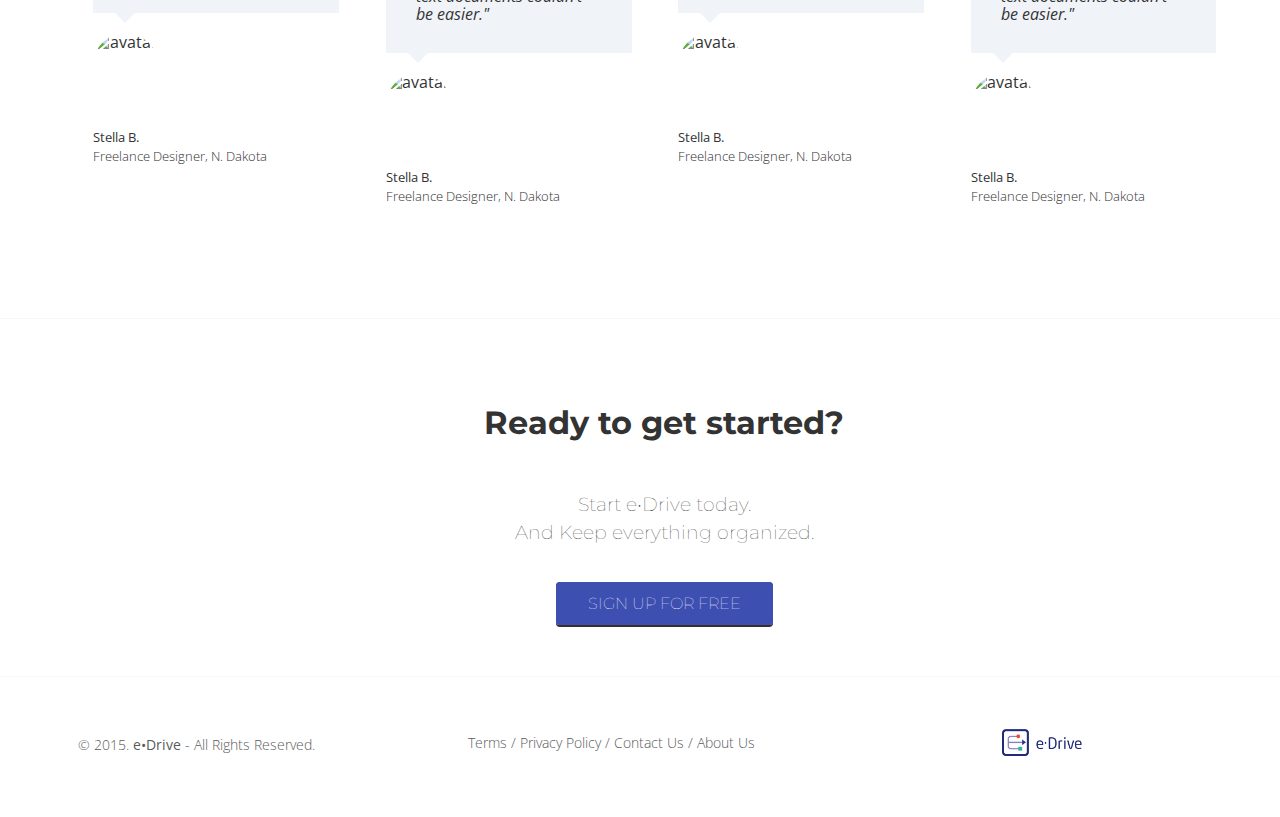
==== commit b309fd39: "31 homepage styling two completed" ====
--- a/index.html
+++ b/index.html
@@ -159,7 +159,6 @@
            <li><a href="">Privacy Policy /</a></li>
            <li><a href="">Contact Us /</a></li>
            <li><a href="">About Us</a></li>
-           <li><a href="">About Us</a></li>
          </ul>
        </nav>
        <div class="right-footer-block one-third">
